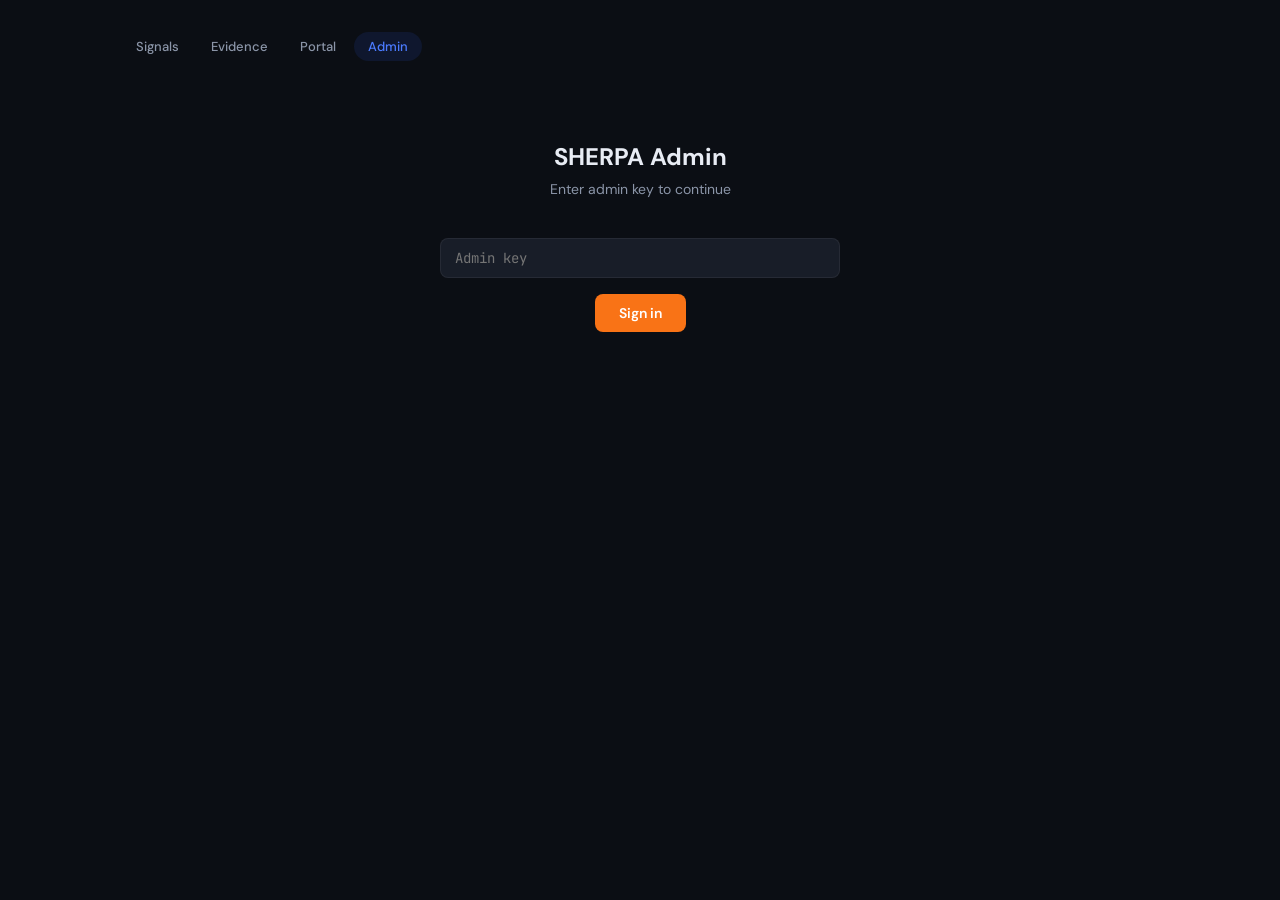
==== static/admin.html @ 0bc3c0a3 "Add demand intelligence dashboard, Impact Matrix scoring, and Value Model/Case framework New UI page" ====
<!DOCTYPE html>
<html lang="en">
<head>
<meta charset="UTF-8">
<meta name="viewport" content="width=device-width, initial-scale=1.0">
<title>SHERPA Admin</title>
<link rel="icon" type="image/png" href="/static/favicon.png">
<link href="https://fonts.googleapis.com/css2?family=DM+Sans:wght@400;500;600;700&family=JetBrains+Mono:wght@400;500&display=swap" rel="stylesheet">
<style>
:root {
  --accent: #2B5AE2; --orange: #F97316; --bg-root: #0B0E14; --bg-surface: #12161F;
  --bg-card: #181D28; --border: rgba(255,255,255,0.06);
  --text-primary: #E8ECF4; --text-secondary: #8B95A8; --text-muted: #5A6478;
  --red: #EF4444; --green: #22C55E; --amber: #F59E0B;
  --radius: 12px; --radius-sm: 8px;
}
*, *::before, *::after { box-sizing: border-box; margin: 0; padding: 0; }
body { font-family: 'DM Sans', sans-serif; background: var(--bg-root); color: var(--text-primary); min-height: 100vh; -webkit-font-smoothing: antialiased; }

.container { max-width: 1100px; margin: 0 auto; padding: 32px; }
h1 { font-size: 24px; font-weight: 700; margin-bottom: 8px; }
.subtitle { font-size: 14px; color: var(--text-secondary); margin-bottom: 24px; }

.admin-auth { max-width: 400px; margin: 80px auto; text-align: center; }
.admin-auth input {
  width: 100%; padding: 10px 14px; border-radius: var(--radius-sm);
  border: 1px solid var(--border); background: var(--bg-card);
  color: var(--text-primary); font-family: 'JetBrains Mono', monospace;
  font-size: 14px; margin: 16px 0; outline: none;
}
.admin-auth input:focus { border-color: var(--orange); }
.admin-auth button {
  padding: 10px 24px; border-radius: var(--radius-sm); border: none;
  background: var(--orange); color: white; font-family: inherit;
  font-size: 14px; font-weight: 600; cursor: pointer;
}

.tabs { display: flex; gap: 4px; margin-bottom: 24px; border-bottom: 1px solid var(--border); }
.tab {
  font-family: inherit; font-size: 13px; font-weight: 500; padding: 10px 18px;
  border: none; background: transparent; color: var(--text-muted);
  cursor: pointer; border-bottom: 2px solid transparent; margin-bottom: -1px;
}
.tab:hover { color: var(--text-secondary); }
.tab.active { color: var(--orange); border-bottom-color: var(--orange); }

table { width: 100%; border-collapse: collapse; font-size: 13px; }
th {
  text-align: left; padding: 10px 12px; font-size: 11px; font-weight: 600;
  text-transform: uppercase; letter-spacing: 0.5px; color: var(--text-muted);
  border-bottom: 1px solid var(--border);
}
td { padding: 10px 12px; border-bottom: 1px solid var(--border); color: var(--text-secondary); vertical-align: top; }
tr:hover td { background: rgba(255,255,255,0.02); }
.mono { font-family: 'JetBrains Mono', monospace; font-size: 12px; }
.truncate { max-width: 180px; white-space: nowrap; overflow: hidden; text-overflow: ellipsis; }

.pill { display: inline-block; font-size: 11px; font-weight: 500; padding: 2px 8px; border-radius: 100px; }
.pill-critical { background: rgba(239,68,68,0.15); color: var(--red); }
.pill-important { background: rgba(245,158,11,0.15); color: var(--amber); }
.pill-nice_to_have { background: rgba(34,197,94,0.15); color: var(--green); }
.pill-blocked { background: rgba(239,68,68,0.15); color: var(--red); }
.pill-active { background: rgba(34,197,94,0.15); color: var(--green); }

.action-btn {
  font-family: inherit; font-size: 11px; padding: 4px 10px;
  border-radius: 100px; border: 1px solid var(--border);
  background: transparent; color: var(--text-muted); cursor: pointer;
}
.action-btn:hover { border-color: var(--red); color: var(--red); }
.action-btn.unblock:hover { border-color: var(--green); color: var(--green); }

.stats { display: flex; gap: 16px; margin-bottom: 24px; }
.stat-card {
  background: var(--bg-card); border: 1px solid var(--border);
  border-radius: var(--radius-sm); padding: 16px 20px; flex: 1;
}
.stat-card .num { font-family: 'JetBrains Mono', monospace; font-size: 28px; font-weight: 700; color: var(--orange); }
.stat-card .label { font-size: 12px; color: var(--text-muted); margin-top: 4px; }

.empty { text-align: center; padding: 40px; color: var(--text-muted); }
.back-link { display: inline-block; margin-bottom: 16px; color: var(--orange); font-size: 13px; text-decoration: none; }
.back-link:hover { text-decoration: underline; }

/* Feature cards */
.feature-card {
  background: var(--bg-card); border: 1px solid var(--border);
  border-radius: var(--radius); padding: 20px; margin-bottom: 14px;
}
.feature-card h3 { font-size: 15px; font-weight: 600; margin-bottom: 4px; }
.feature-card .meta { font-size: 12px; color: var(--text-muted); margin-bottom: 12px; display: flex; gap: 12px; flex-wrap: wrap; align-items: center; }
.feature-card .meta a { color: var(--accent); text-decoration: none; }
.feature-card .meta a:hover { text-decoration: underline; }
.feature-card .desc-label { font-size: 11px; font-weight: 600; color: var(--text-muted); text-transform: uppercase; letter-spacing: 0.5px; margin-bottom: 6px; }
.feature-card textarea {
  width: 100%; min-height: 70px; padding: 10px 12px; border-radius: var(--radius-sm);
  border: 1px solid var(--border); background: var(--bg-root); color: var(--text-primary);
  font-family: inherit; font-size: 13px; resize: vertical; outline: none;
}
.feature-card textarea:focus { border-color: var(--orange); }
.feature-card .btn-row { display: flex; gap: 8px; margin-top: 8px; align-items: center; }
.feature-card .btn-gen, .feature-card .btn-save {
  font-family: inherit; font-size: 12px; font-weight: 500; padding: 6px 14px;
  border-radius: 100px; cursor: pointer; transition: all 0.15s;
}
.feature-card .btn-gen {
  border: 1px solid var(--border); background: transparent; color: var(--text-secondary);
}
.feature-card .btn-gen:hover { border-color: var(--accent); color: var(--accent); }
.feature-card .btn-save {
  border: 1px solid var(--orange); background: rgba(249,115,22,0.1); color: var(--orange);
}
.feature-card .btn-save:hover { background: rgba(249,115,22,0.2); }
.feature-card .btn-save:disabled, .feature-card .btn-gen:disabled { opacity: 0.5; cursor: not-allowed; }
.feature-card .status-msg { font-size: 12px; margin-left: 8px; display: none; align-items: center; }
.feature-card .status-msg.ok { color: var(--green); }
.feature-card .status-msg.err { color: var(--red); }
.no-desc { color: var(--amber); font-size: 12px; padding: 2px 8px; background: rgba(245,158,11,0.1); border-radius: 100px; }
</style>
</head>
<body>

<div class="container">
  <div style="display:flex;gap:4px;margin-bottom:20px">
    <a href="/signals" style="font-size:13px;font-weight:500;padding:6px 14px;border-radius:100px;color:var(--text-secondary);text-decoration:none">Signals</a>
    <a href="/evidence" style="font-size:13px;font-weight:500;padding:6px 14px;border-radius:100px;color:var(--text-secondary);text-decoration:none">Evidence</a>
    <a href="/portal" style="font-size:13px;font-weight:500;padding:6px 14px;border-radius:100px;color:var(--text-secondary);text-decoration:none">Portal</a>
    <a href="/admin" style="font-size:13px;font-weight:500;padding:6px 14px;border-radius:100px;color:#4B7BFF;background:rgba(43,90,226,0.12);text-decoration:none">Admin</a>
  </div>

  <div id="authScreen" class="admin-auth">
    <h1>SHERPA Admin</h1>
    <p class="subtitle">Enter admin key to continue</p>
    <input type="password" id="adminKeyInput" placeholder="Admin key" onkeydown="if(event.key==='Enter')adminLogin()">
    <button onclick="adminLogin()">Sign in</button>
    <p id="adminError" style="color:var(--red);font-size:13px;margin-top:8px;display:none"></p>
  </div>

  <div id="dashboard" style="display:none">
    <h1>SHERPA Admin</h1>
    <p class="subtitle">Manage votes, comments, and voters</p>
    <div class="stats" id="stats"></div>
    <div class="tabs">
      <button class="tab active" data-tab="features" onclick="switchTab('features', this)">Features</button>
      <button class="tab" data-tab="voters" onclick="switchTab('voters', this)">Voters</button>
      <button class="tab" data-tab="votes" onclick="switchTab('votes', this)">Votes</button>
      <button class="tab" data-tab="comments" onclick="switchTab('comments', this)">Comments</button>
    </div>
    <div id="tabContent"></div>
  </div>
</div>

<script>
let adminKey = '';
function adminHeaders() { return { 'Content-Type': 'application/json', 'X-Admin-Key': adminKey }; }

async function adminLogin() {
  adminKey = document.getElementById('adminKeyInput').value;
  const err = document.getElementById('adminError');
  try {
    const resp = await fetch('/api/admin/voters', { headers: adminHeaders() });
    if (resp.status === 401) { err.textContent = 'Invalid admin key'; err.style.display = ''; return; }
    document.getElementById('authScreen').style.display = 'none';
    document.getElementById('dashboard').style.display = '';
    sessionStorage.setItem('admin_key', adminKey);
    loadDashboard();
  } catch (e) { err.textContent = 'Connection error'; err.style.display = ''; }
}

const savedKey = sessionStorage.getItem('admin_key');
if (savedKey) { adminKey = savedKey; adminLogin(); }

async function loadDashboard() {
  const [voters, votes, comments, features] = await Promise.all([
    fetch('/api/admin/voters', { headers: adminHeaders() }).then(r => r.json()),
    fetch('/api/admin/votes', { headers: adminHeaders() }).then(r => r.json()),
    fetch('/api/admin/comments', { headers: adminHeaders() }).then(r => r.json()),
    fetch('/api/admin/features', { headers: adminHeaders() }).then(r => r.json()),
  ]);
  window._voters = voters; window._votes = votes; window._comments = comments; window._features = features;

  document.getElementById('stats').innerHTML = `
    <div class="stat-card"><div class="num">${features.length}</div><div class="label">Features</div></div>
    <div class="stat-card"><div class="num">${voters.length}</div><div class="label">Voters</div></div>
    <div class="stat-card"><div class="num">${votes.length}</div><div class="label">Votes</div></div>
    <div class="stat-card"><div class="num">${comments.length}</div><div class="label">Comments</div></div>`;
  switchTab('features', document.querySelector('.tab.active'));
}

function switchTab(tab, btn) {
  document.querySelectorAll('.tab').forEach(t => t.classList.remove('active'));
  btn.classList.add('active');
  const content = document.getElementById('tabContent');
  if (tab === 'features') renderFeatures(content);
  else if (tab === 'voters') renderVoters(content);
  else if (tab === 'votes') renderVotes(content);
  else if (tab === 'comments') renderComments(content);
}

function renderVoters(el) {
  const data = window._voters || [];
  if (!data.length) { el.innerHTML = '<div class="empty">No voters yet</div>'; return; }
  el.innerHTML = `<table>
    <tr><th>Email</th><th>Name</th><th>Votes</th><th>Comments</th><th>Status</th><th>Last Active</th><th></th></tr>
    ${data.map(v => `<tr>
      <td class="mono">${esc(v.email)}</td>
      <td>${esc(v.display_name || '—')}</td>
      <td>${v.vote_count}</td>
      <td>${v.comment_count}</td>
      <td>${v.is_blocked ? '<span class="pill pill-blocked">Blocked</span>' : '<span class="pill pill-active">Active</span>'}</td>
      <td class="mono">${v.last_active_at ? new Date(v.last_active_at * 1000).toLocaleDateString() : '—'}</td>
      <td>${v.is_blocked
        ? `<button class="action-btn unblock" onclick="toggleBlock(${v.id}, false)">Unblock</button>`
        : `<button class="action-btn" onclick="toggleBlock(${v.id}, true)">Block</button>`}</td>
    </tr>`).join('')}</table>`;
}

function renderVotes(el) {
  const data = window._votes || [];
  if (!data.length) { el.innerHTML = '<div class="empty">No votes yet</div>'; return; }
  el.innerHTML = `<table>
    <tr><th>Email</th><th>Feature ID</th><th>Importance</th><th>Customer</th><th>Date</th><th></th></tr>
    ${data.map(v => `<tr>
      <td class="mono">${esc(v.email)}</td>
      <td class="mono truncate" title="${v.feature_id}">${v.feature_id.slice(0, 8)}…</td>
      <td><span class="pill pill-${v.importance}">${v.importance.replace('_', ' ')}</span></td>
      <td>${esc(v.customer_name || '—')}</td>
      <td class="mono">${new Date(v.created_at * 1000).toLocaleDateString()}</td>
      <td><button class="action-btn" onclick="deleteVote(${v.vote_id})">Remove</button></td>
    </tr>`).join('')}</table>`;
}

function renderComments(el) {
  const data = window._comments || [];
  if (!data.length) { el.innerHTML = '<div class="empty">No comments yet</div>'; return; }
  el.innerHTML = `<table>
    <tr><th>Email</th><th>Comment</th><th>Status</th><th>Date</th><th></th></tr>
    ${data.map(c => `<tr>
      <td class="mono">${esc(c.email)}</td>
      <td style="max-width:400px">${esc(c.body)}</td>
      <td>${c.is_removed ? '<span class="pill pill-blocked">Removed</span>' : '<span class="pill pill-active">Visible</span>'}</td>
      <td class="mono">${new Date(c.created_at * 1000).toLocaleDateString()}</td>
      <td>${!c.is_removed ? `<button class="action-btn" onclick="deleteComment(${c.id})">Remove</button>` : ''}</td>
    </tr>`).join('')}</table>`;
}

async function deleteVote(id) {
  if (!confirm('Remove this vote?')) return;
  await fetch(`/api/admin/vote/${id}`, { method: 'DELETE', headers: adminHeaders() });
  loadDashboard();
}
async function deleteComment(id) {
  if (!confirm('Remove this comment?')) return;
  await fetch(`/api/admin/comment/${id}`, { method: 'DELETE', headers: adminHeaders() });
  loadDashboard();
}
async function toggleBlock(voterId, block) {
  if (!confirm(block ? 'Block this voter? All votes & comments removed.' : 'Unblock this voter?')) return;
  await fetch(`/api/admin/voter/${voterId}/block`, { method: 'POST', headers: adminHeaders(), body: JSON.stringify({ block }) });
  loadDashboard();
}

function renderFeatures(el) {
  const data = window._features || [];
  if (!data.length) { el.innerHTML = '<div class="empty">No features found</div>'; return; }
  el.innerHTML = data.map(f => {
    const techBadges = f.db_tech.map(t => `<span style="color:var(--text-muted)">${esc(t)}</span>`).join(' · ');
    const hasDesc = !!f.description;
    return `
    <div class="feature-card" id="fc-${f.id}">
      <h3>${esc(f.name)}</h3>
      <div class="meta">
        ${techBadges ? `<span>${techBadges}</span>` : ''}
        <span>${f.votes} vote${f.votes !== 1 ? 's' : ''}</span>
        <span>${f.comment_count} comment${f.comment_count !== 1 ? 's' : ''}</span>
        ${!hasDesc ? '<span class="no-desc">No description</span>' : ''}
        <a href="${f.notion_url}" target="_blank" rel="noopener">View in Notion ↗</a>
      </div>
      <div class="desc-label">SHERPA Description</div>
      <textarea id="desc-${f.id}" placeholder="Click Generate to create a description from the Notion page content…">${esc(f.description)}</textarea>
      <div class="btn-row">
        <button class="btn-gen" onclick="generateDesc('${f.id}')" id="gen-${f.id}">✨ Generate from Notion</button>
        <button class="btn-save" onclick="saveDesc('${f.id}')" id="save-${f.id}">Save</button>
        <span class="status-msg ok" id="msg-${f.id}">✓ Saved</span>
        <span class="status-msg err" id="err-${f.id}"></span>
      </div>
    </div>`;
  }).join('');
}

async function generateDesc(featureId) {
  const feature = (window._features || []).find(f => f.id === featureId);
  if (!feature) return;
  const btn = document.getElementById('gen-' + featureId);
  const textarea = document.getElementById('desc-' + featureId);
  const errMsg = document.getElementById('err-' + featureId);
  errMsg.style.display = 'none';
  btn.disabled = true; btn.textContent = '⏳ Reading Notion page…';
  try {
    const resp = await fetch('/api/admin/generate-description/' + featureId, {
      method: 'POST', headers: adminHeaders(),
      body: JSON.stringify({ name: feature.name }),
    });
    const data = await resp.json();
    if (data.description) {
      textarea.value = data.description;
    } else if (data.error) {
      errMsg.textContent = data.error; errMsg.style.display = 'inline-flex';
    }
  } catch (e) {
    errMsg.textContent = 'Error: ' + e.message; errMsg.style.display = 'inline-flex';
  }
  btn.disabled = false; btn.textContent = '✨ Generate from Notion';
}

async function saveDesc(featureId) {
  const textarea = document.getElementById('desc-' + featureId);
  const btn = document.getElementById('save-' + featureId);
  const msg = document.getElementById('msg-' + featureId);
  const errMsg = document.getElementById('err-' + featureId);
  const description = textarea.value.trim();
  if (!description) { alert('Description cannot be empty'); return; }
  btn.disabled = true; errMsg.style.display = 'none'; msg.style.display = 'none';
  try {
    const resp = await fetch('/api/admin/save-description/' + featureId, {
      method: 'POST', headers: adminHeaders(),
      body: JSON.stringify({ description }),
    });
    const data = await resp.json();
    if (data.ok) {
      const f = (window._features || []).find(f => f.id === featureId);
      if (f) f.description = description;
      msg.style.display = 'inline-flex';
      setTimeout(() => { msg.style.display = 'none'; }, 3000);
    } else {
      errMsg.textContent = data.error || 'Save failed'; errMsg.style.display = 'inline-flex';
    }
  } catch (e) {
    errMsg.textContent = 'Error: ' + e.message; errMsg.style.display = 'inline-flex';
  }
  btn.disabled = false;
}

function esc(s) { const d = document.createElement('div'); d.textContent = s || ''; return d.innerHTML; }
</script>
</body>
</html>
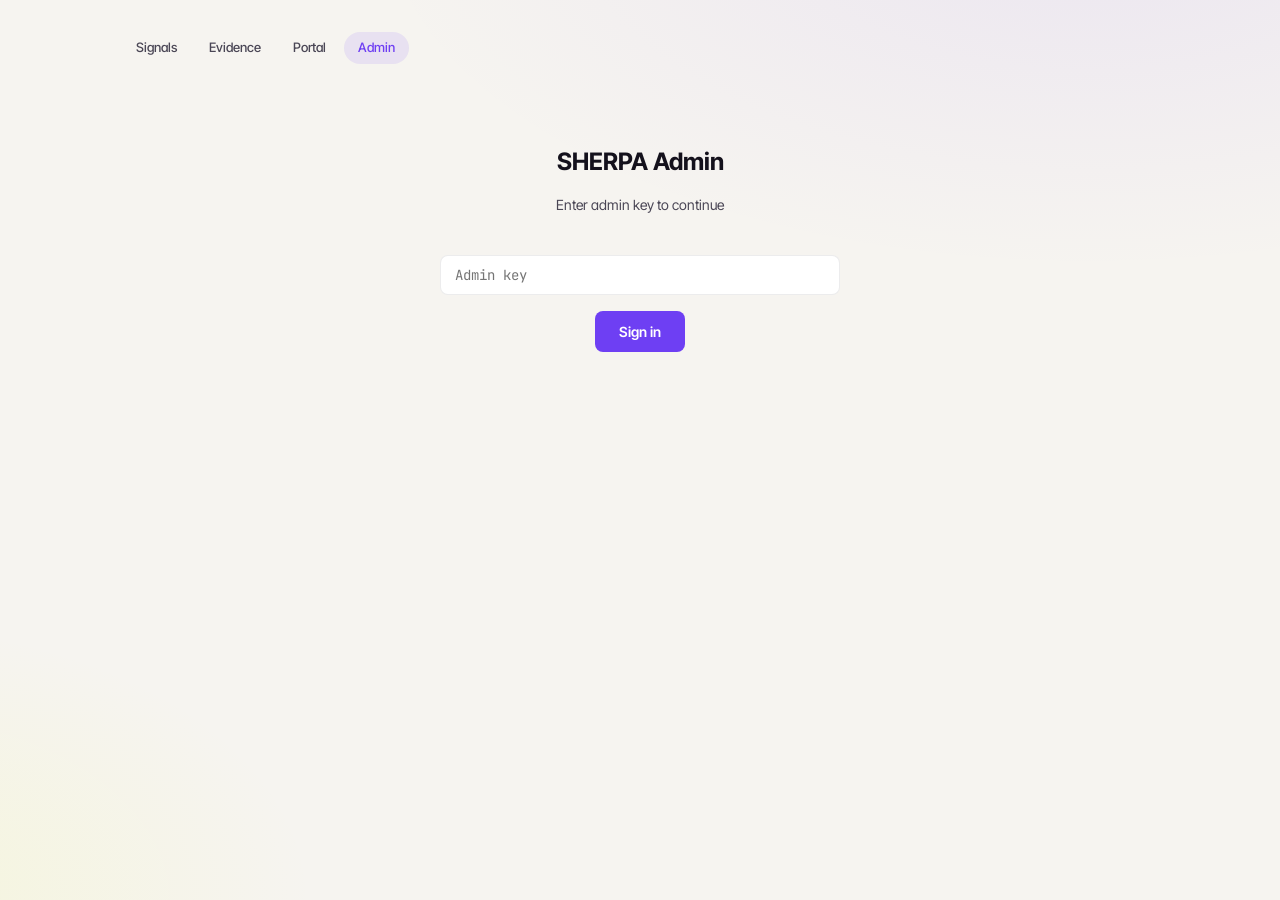
==== commit d4783c32: "Phase 1 visual redesign: Percona brand foundation layer Apply new Percona brand design system across" ====
--- a/static/admin.html
+++ b/static/admin.html
@@ -5,17 +5,12 @@
 <meta name="viewport" content="width=device-width, initial-scale=1.0">
 <title>SHERPA Admin</title>
 <link rel="icon" type="image/png" href="/static/favicon.png">
-<link href="https://fonts.googleapis.com/css2?family=DM+Sans:wght@400;500;600;700&family=JetBrains+Mono:wght@400;500&display=swap" rel="stylesheet">
+<link rel="preconnect" href="https://fonts.googleapis.com">
+<link href="https://fonts.googleapis.com/css2?family=Inter+Tight:ital,wght@0,300..800;1,300..800&family=JetBrains+Mono:wght@400;500;600&display=swap" rel="stylesheet">
+<link rel="stylesheet" href="/static/tokens.css">
+<link rel="stylesheet" href="/static/components.css">
+<link rel="stylesheet" href="/static/header.css">
 <style>
-:root {
-  --accent: #2B5AE2; --orange: #F97316; --bg-root: #0B0E14; --bg-surface: #12161F;
-  --bg-card: #181D28; --border: rgba(255,255,255,0.06);
-  --text-primary: #E8ECF4; --text-secondary: #8B95A8; --text-muted: #5A6478;
-  --red: #EF4444; --green: #22C55E; --amber: #F59E0B;
-  --radius: 12px; --radius-sm: 8px;
-}
-*, *::before, *::after { box-sizing: border-box; margin: 0; padding: 0; }
-body { font-family: 'DM Sans', sans-serif; background: var(--bg-root); color: var(--text-primary); min-height: 100vh; -webkit-font-smoothing: antialiased; }
 
 .container { max-width: 1100px; margin: 0 auto; padding: 32px; }
 h1 { font-size: 24px; font-weight: 700; margin-bottom: 8px; }
@@ -108,24 +103,33 @@
 }
 .feature-card .btn-gen:hover { border-color: var(--accent); color: var(--accent); }
 .feature-card .btn-save {
-  border: 1px solid var(--orange); background: rgba(249,115,22,0.1); color: var(--orange);
-}
-.feature-card .btn-save:hover { background: rgba(249,115,22,0.2); }
+  border: 1px solid var(--brand-purple); background: var(--tint-purple); color: var(--brand-purple);
+}
+.feature-card .btn-save:hover { background: color-mix(in oklab, var(--brand-purple) 16%, transparent); }
 .feature-card .btn-save:disabled, .feature-card .btn-gen:disabled { opacity: 0.5; cursor: not-allowed; }
 .feature-card .status-msg { font-size: 12px; margin-left: 8px; display: none; align-items: center; }
 .feature-card .status-msg.ok { color: var(--green); }
 .feature-card .status-msg.err { color: var(--red); }
 .no-desc { color: var(--amber); font-size: 12px; padding: 2px 8px; background: rgba(245,158,11,0.1); border-radius: 100px; }
 </style>
+<script>
+(function(){var s=document.createElement('script');s.src='/rybbit/script.js';s.defer=true;
+s.dataset.siteId=location.hostname.includes('staging')?'a0aeed07d55a':'7ecde10714bd';
+document.head.appendChild(s);})();
+</script>
 </head>
 <body>
+<script>
+// Theme initialization (matches header.js logic)
+(function(){var s=localStorage.getItem('sherpa-theme');if(s){document.documentElement.setAttribute('data-theme',s)}else{document.documentElement.setAttribute('data-theme',window.matchMedia('(prefers-color-scheme:dark)').matches?'dark':'light')}})();
+</script>
 
 <div class="container">
   <div style="display:flex;gap:4px;margin-bottom:20px">
     <a href="/signals" style="font-size:13px;font-weight:500;padding:6px 14px;border-radius:100px;color:var(--text-secondary);text-decoration:none">Signals</a>
     <a href="/evidence" style="font-size:13px;font-weight:500;padding:6px 14px;border-radius:100px;color:var(--text-secondary);text-decoration:none">Evidence</a>
     <a href="/portal" style="font-size:13px;font-weight:500;padding:6px 14px;border-radius:100px;color:var(--text-secondary);text-decoration:none">Portal</a>
-    <a href="/admin" style="font-size:13px;font-weight:500;padding:6px 14px;border-radius:100px;color:#4B7BFF;background:rgba(43,90,226,0.12);text-decoration:none">Admin</a>
+    <a href="/admin" style="font-size:13px;font-weight:500;padding:6px 14px;border-radius:100px;color:var(--brand-purple);background:var(--tint-purple);text-decoration:none">Admin</a>
   </div>
 
   <div id="authScreen" class="admin-auth">
--- a/static/tokens.css
+++ b/static/tokens.css
@@ -0,0 +1,287 @@
+/* SHERPA Design Tokens — Percona brand
+   Light/dark via [data-theme] on <html>; matches system by default via JS bootstrap */
+
+:root,
+[data-theme="light"] {
+  /* Brand */
+  --brand-purple: #6E3FF3;
+  --brand-purple-600: #5A2BE0;
+  --brand-purple-50:  #F1ECFE;
+  --brand-purple-100: #E3D8FD;
+  --brand-yellow: #EFFE61;
+  --brand-yellow-deep: #D9EE2E;
+
+  /* Tech colors (verbatim from cheat sheet) */
+  --tech-mysql:      #E65A15;
+  --tech-postgres:   #005ED6;
+  --tech-mongo:      #1FA23A;
+  --tech-redis:      #D6362A;
+  --tech-valkey:     #A83FEF;
+  --tech-kubernetes: #2AA6DF;
+  --tech-pmm:        #6E3FF3;       /* PMM uses Percona purple */
+  --tech-toolkit:    #6E3FF3;
+
+  /* Surfaces — light */
+  --bg-app:        #F6F4F0;          /* warm off-white, hint of paper */
+  --bg-surface:    #FFFFFF;
+  --bg-card:       #FFFFFF;
+  --bg-card-hover: #FAF8F3;
+  --bg-input:      #FFFFFF;
+  --bg-elevated:   #FFFFFF;
+  --bg-muted:      #ECE8DF;
+  --bg-inverse:    #14111C;
+
+  /* Text — light */
+  --text-primary:   #14111C;
+  --text-secondary: #4A4655;
+  --text-muted:     #7A7585;
+  --text-faint:     #A39FAB;
+  --text-on-brand:  #FFFFFF;
+  --text-on-yellow: #14111C;
+
+  /* Borders / strokes — light */
+  --border:           rgba(20, 17, 28, 0.08);
+  --border-strong:    rgba(20, 17, 28, 0.14);
+  --border-faint:     rgba(20, 17, 28, 0.05);
+  --border-brand:     rgba(110, 63, 243, 0.32);
+
+  /* Semantic */
+  --green:  #1FA23A;
+  --amber:  #E89407;
+  --red:    #D6362A;
+  --info:   #005ED6;
+
+  /* Tints (semi-transparent for chips on light) */
+  --tint-purple: rgba(110, 63, 243, 0.10);
+  --tint-yellow: rgba(217, 238, 46, 0.40);
+  --tint-green:  rgba(31, 162, 58, 0.10);
+  --tint-amber:  rgba(232, 148, 7, 0.12);
+  --tint-red:    rgba(214, 54, 42, 0.10);
+  --tint-info:   rgba(0, 94, 214, 0.10);
+
+  /* Vote heat */
+  --vote-critical:  #D6362A;
+  --vote-important: #E89407;
+  --vote-nice:      #1FA23A;
+
+  /* Effects */
+  --shadow-xs: 0 1px 0 rgba(20,17,28,0.04);
+  --shadow-sm: 0 1px 2px rgba(20,17,28,0.06), 0 1px 1px rgba(20,17,28,0.04);
+  --shadow-md: 0 4px 16px -4px rgba(20,17,28,0.10), 0 2px 6px rgba(20,17,28,0.05);
+  --shadow-lg: 0 24px 48px -16px rgba(20,17,28,0.18), 0 8px 16px -8px rgba(20,17,28,0.08);
+  --shadow-glow-purple: 0 0 0 4px rgba(110,63,243,0.12);
+  --shadow-glow-yellow: 0 0 0 4px rgba(239,254,97,0.45);
+
+  /* Backward-compat aliases (old → new) */
+  --orange: var(--brand-purple);
+  --accent: var(--brand-purple);
+  --accent-light: var(--brand-purple);
+  --accent-glow: var(--shadow-glow-purple);
+  --purple: var(--tech-valkey);
+  --bg-root: var(--bg-app);
+  --border-accent: var(--border-brand);
+  --transition: 180ms cubic-bezier(0.4, 0, 0.2, 1);
+
+  /* Radii */
+  --radius-xs: 6px;
+  --radius-sm: 8px;
+  --radius:    12px;
+  --radius-lg: 16px;
+  --radius-xl: 24px;
+  --radius-pill: 999px;
+
+  /* Type */
+  --font-sans: "Inter Tight", "Inter", -apple-system, BlinkMacSystemFont, "Segoe UI", sans-serif;
+  --font-display: "Inter Tight", "Inter", -apple-system, BlinkMacSystemFont, "Segoe UI", sans-serif;
+  --font-mono: "JetBrains Mono", ui-monospace, "SF Mono", Consolas, monospace;
+
+  /* Density (overridden by [data-density]) */
+  --density-row: 52px;
+  --density-card-pad: 18px;
+  --density-card-gap: 14px;
+  --density-section-gap: 28px;
+}
+
+[data-theme="dark"] {
+  /* Surfaces — dark */
+  --bg-app:        #0B0912;
+  --bg-surface:    #120F1B;
+  --bg-card:       #181426;
+  --bg-card-hover: #1F1A2F;
+  --bg-input:      #0F0C18;
+  --bg-elevated:   #1C1830;
+  --bg-muted:      #1A1626;
+  --bg-inverse:    #F6F4F0;
+
+  /* Text — dark */
+  --text-primary:   #ECE8F6;
+  --text-secondary: #ADA6BF;
+  --text-muted:     #7E7894;
+  --text-faint:     #595370;
+  --text-on-brand:  #FFFFFF;
+  --text-on-yellow: #14111C;
+
+  /* Borders — dark */
+  --border:        rgba(255, 255, 255, 0.07);
+  --border-strong: rgba(255, 255, 255, 0.13);
+  --border-faint:  rgba(255, 255, 255, 0.04);
+  --border-brand:  rgba(160, 120, 255, 0.42);
+
+  /* Tints — dark (need a touch more luminance) */
+  --tint-purple: rgba(160, 120, 255, 0.16);
+  --tint-yellow: rgba(239, 254, 97, 0.18);
+  --tint-green:  rgba(72, 200, 100, 0.16);
+  --tint-amber:  rgba(245, 175, 60, 0.16);
+  --tint-red:    rgba(240, 90, 80, 0.16);
+  --tint-info:   rgba(80, 145, 255, 0.18);
+
+  /* Brand purple gets brighter on dark for AA */
+  --brand-purple: #8C66F8;
+  --brand-purple-600: #7A52F5;
+
+  /* Tech colors brightened slightly on dark for legibility */
+  --tech-mysql:      #FF7A3D;
+  --tech-postgres:   #4A8FFF;
+  --tech-mongo:      #4ED06A;
+  --tech-redis:      #F25A50;
+  --tech-valkey:     #C97DFF;
+  --tech-kubernetes: #5BC0F0;
+
+  --green:  #4ED06A;
+  --amber:  #F5AF3C;
+  --red:    #F25A50;
+  --info:   #4A8FFF;
+
+  --shadow-xs: 0 1px 0 rgba(0,0,0,0.4);
+  --shadow-sm: 0 1px 2px rgba(0,0,0,0.5), 0 1px 1px rgba(0,0,0,0.35);
+  --shadow-md: 0 4px 16px -4px rgba(0,0,0,0.55), 0 2px 6px rgba(0,0,0,0.35);
+  --shadow-lg: 0 24px 48px -16px rgba(0,0,0,0.65), 0 8px 16px -8px rgba(0,0,0,0.45);
+  --shadow-glow-purple: 0 0 0 4px rgba(140,102,248,0.22);
+  --shadow-glow-yellow: 0 0 0 4px rgba(239,254,97,0.28);
+}
+
+/* Density variants */
+[data-density="compact"] {
+  --density-row: 40px;
+  --density-card-pad: 12px;
+  --density-card-gap: 10px;
+  --density-section-gap: 20px;
+}
+
+[data-density="comfortable"] {
+  --density-row: 56px;
+  --density-card-pad: 20px;
+  --density-card-gap: 16px;
+  --density-section-gap: 32px;
+}
+
+/* ============================================== */
+/* Base */
+/* ============================================== */
+
+* { box-sizing: border-box; }
+
+html, body {
+  margin: 0;
+  padding: 0;
+  background: var(--bg-app);
+  color: var(--text-primary);
+  font-family: var(--font-sans);
+  font-feature-settings: "ss01", "cv11";
+  -webkit-font-smoothing: antialiased;
+  text-rendering: optimizeLegibility;
+}
+
+body {
+  min-height: 100vh;
+  font-size: 14px;
+  line-height: 1.5;
+  background-image:
+    radial-gradient(1200px 600px at 85% -10%, color-mix(in oklab, var(--brand-purple) 8%, transparent), transparent 60%),
+    radial-gradient(800px 500px at -10% 100%, color-mix(in oklab, var(--brand-yellow) 14%, transparent), transparent 55%);
+  background-attachment: fixed;
+}
+
+a { color: inherit; text-decoration: none; }
+
+button { font: inherit; color: inherit; cursor: pointer; }
+
+::selection {
+  background: var(--brand-yellow);
+  color: var(--text-on-yellow);
+}
+
+/* ============================================== */
+/* Type system */
+/* ============================================== */
+
+.t-display {
+  font-family: var(--font-display);
+  font-weight: 700;
+  letter-spacing: -0.025em;
+  font-size: 32px;
+  line-height: 1.05;
+}
+.t-h1 { font-size: 24px; font-weight: 700; letter-spacing: -0.02em; line-height: 1.15; }
+.t-h2 { font-size: 18px; font-weight: 650; letter-spacing: -0.01em; line-height: 1.25; }
+.t-h3 { font-size: 15px; font-weight: 600; letter-spacing: -0.005em; line-height: 1.3; }
+.t-body { font-size: 14px; line-height: 1.55; color: var(--text-secondary); }
+.t-small { font-size: 13px; line-height: 1.5; color: var(--text-secondary); }
+.t-micro { font-size: 11px; line-height: 1.4; color: var(--text-muted); }
+.t-eyebrow {
+  font-size: 11px;
+  font-weight: 600;
+  letter-spacing: 0.08em;
+  text-transform: uppercase;
+  color: var(--text-muted);
+}
+.t-mono {
+  font-family: var(--font-mono);
+  font-feature-settings: "tnum";
+  font-variant-numeric: tabular-nums;
+}
+
+/* ============================================== */
+/* Reusable atoms */
+/* ============================================== */
+
+.surface {
+  background: var(--bg-card);
+  border: 1px solid var(--border);
+  border-radius: var(--radius-lg);
+}
+
+.divider {
+  height: 1px;
+  background: var(--border);
+  border: 0;
+}
+
+/* Mountain motif — used as an SVG fill / pattern */
+.mountain-bg {
+  background-image:
+    linear-gradient(135deg, color-mix(in oklab, var(--brand-purple) 12%, transparent), transparent 65%),
+    radial-gradient(60% 80% at 70% 100%, color-mix(in oklab, var(--brand-yellow) 35%, transparent), transparent);
+}
+
+/* Animations */
+@keyframes fade-up {
+  from { opacity: 0; transform: translateY(8px); }
+  to   { opacity: 1; transform: translateY(0); }
+}
+@keyframes pulse-ring {
+  0%   { box-shadow: 0 0 0 0 rgba(214,54,42,0.55); }
+  70%  { box-shadow: 0 0 0 10px rgba(214,54,42,0); }
+  100% { box-shadow: 0 0 0 0 rgba(214,54,42,0); }
+}
+
+.fade-up { animation: fade-up 0.4s cubic-bezier(0.4,0,0.2,1) backwards; }
+
+/* Utility scrollbar */
+.scroller::-webkit-scrollbar { width: 10px; height: 10px; }
+.scroller::-webkit-scrollbar-thumb {
+  background: var(--border-strong);
+  border-radius: var(--radius-pill);
+  border: 2px solid var(--bg-app);
+}
+.scroller::-webkit-scrollbar-track { background: transparent; }
--- a/static/components.css
+++ b/static/components.css
@@ -0,0 +1,905 @@
+/* SHERPA — Component styles */
+
+/* Default icon sizing — prevents SVGs without explicit dims from stretching in flex */
+.ic { width: 14px; height: 14px; flex-shrink: 0; }
+
+/* ============================================== */
+/* App shell */
+/* ============================================== */
+
+.app {
+  display: flex;
+  flex-direction: column;
+  min-height: 100vh;
+}
+
+.app-header {
+  position: sticky;
+  top: 0;
+  z-index: 50;
+  display: flex;
+  align-items: center;
+  gap: 24px;
+  height: 60px;
+  padding: 0 24px;
+  background: color-mix(in oklab, var(--bg-app) 78%, transparent);
+  backdrop-filter: blur(14px) saturate(140%);
+  -webkit-backdrop-filter: blur(14px) saturate(140%);
+  border-bottom: 1px solid var(--border);
+}
+
+.app-header__brand {
+  display: flex;
+  align-items: center;
+  gap: 12px;
+  min-width: 0;
+}
+
+.app-header__logo {
+  width: 32px;
+  height: 32px;
+  display: grid;
+  place-items: center;
+  flex-shrink: 0;
+}
+
+.app-header__title {
+  font-weight: 700;
+  font-size: 15px;
+  letter-spacing: -0.01em;
+  display: flex;
+  align-items: baseline;
+  gap: 8px;
+  min-width: 0;
+}
+
+.app-header__subtitle {
+  font-size: 12px;
+  color: var(--text-muted);
+  font-weight: 400;
+  letter-spacing: 0;
+  display: none;
+}
+@media (min-width: 900px) {
+  .app-header__subtitle { display: inline; }
+}
+
+.app-header__nav {
+  display: flex;
+  gap: 2px;
+  align-items: center;
+  background: var(--bg-muted);
+  padding: 3px;
+  border-radius: var(--radius-pill);
+  border: 1px solid var(--border-faint);
+}
+
+.nav-btn {
+  display: inline-flex;
+  align-items: center;
+  gap: 7px;
+  padding: 6px 14px;
+  border-radius: var(--radius-pill);
+  font-size: 13px;
+  font-weight: 500;
+  color: var(--text-secondary);
+  border: 0;
+  background: transparent;
+  transition: 180ms cubic-bezier(0.4,0,0.2,1);
+  white-space: nowrap;
+}
+.nav-btn:hover { color: var(--text-primary); }
+.nav-btn[data-active="true"] {
+  background: var(--bg-card);
+  color: var(--text-primary);
+  box-shadow: var(--shadow-sm);
+}
+.nav-btn .ic { width: 14px; height: 14px; }
+
+.app-header__spacer { flex: 1; }
+
+/* App footer */
+.app-footer {
+  border-top: 1px solid var(--border);
+  background: var(--bg-page);
+  color: var(--text-muted);
+  font-size: 12px;
+  letter-spacing: 0.01em;
+  margin-top: 32px;
+}
+.app-footer__inner {
+  padding: 22px 24px;
+  text-align: center;
+  line-height: 1.7;
+}
+.app-footer__inner > * {
+  display: inline;
+  vertical-align: middle;
+}
+.app-footer__inner svg {
+  display: inline-block;
+  margin: 0 6px -3px 0;
+}
+.app-footer__inner > span,
+.app-footer__inner > b {
+  margin: 0 4px;
+}
+.app-footer__dot {
+  opacity: 0.4;
+  user-select: none;
+}
+
+.app-header__cluster {
+  display: flex;
+  align-items: center;
+  gap: 8px;
+}
+
+.beta-pill {
+  display: inline-flex;
+  align-items: center;
+  gap: 6px;
+  padding: 3px 9px;
+  border-radius: var(--radius-pill);
+  font-size: 10px;
+  font-weight: 700;
+  letter-spacing: 0.06em;
+  text-transform: uppercase;
+  background: var(--tint-red);
+  color: var(--red);
+}
+.beta-pill::before {
+  content: "";
+  width: 6px; height: 6px; border-radius: 999px;
+  background: var(--red);
+  animation: pulse-ring 2s infinite;
+}
+
+.user-pill {
+  display: inline-flex;
+  align-items: center;
+  gap: 8px;
+  padding: 5px 5px 5px 11px;
+  border-radius: var(--radius-pill);
+  border: 1px solid var(--border);
+  background: var(--bg-card);
+  font-size: 13px;
+  font-weight: 500;
+  color: var(--text-primary);
+  transition: 180ms;
+}
+.user-pill:hover { background: var(--bg-card-hover); }
+.user-pill__avatar {
+  width: 22px; height: 22px;
+  border-radius: 999px;
+  display: grid; place-items: center;
+  background: var(--brand-purple);
+  color: white;
+  font-size: 10px; font-weight: 700;
+  letter-spacing: 0.04em;
+}
+
+.icon-btn {
+  width: 32px; height: 32px;
+  border-radius: var(--radius-sm);
+  border: 1px solid var(--border);
+  background: var(--bg-card);
+  display: grid; place-items: center;
+  color: var(--text-secondary);
+  transition: 180ms;
+}
+.icon-btn:hover { background: var(--bg-card-hover); color: var(--text-primary); }
+.icon-btn .ic { width: 16px; height: 16px; }
+
+/* ============================================== */
+/* Page layout */
+/* ============================================== */
+
+.page {
+  flex: 1;
+  width: 100%;
+  max-width: 1280px;
+  margin: 0 auto;
+  padding: 28px 24px 80px;
+}
+.page--wide { max-width: 1400px; }
+
+.page-head {
+  display: flex;
+  align-items: flex-end;
+  justify-content: space-between;
+  gap: 24px;
+  margin-bottom: 24px;
+  flex-wrap: wrap;
+}
+
+.page-head__title {
+  display: flex;
+  flex-direction: column;
+  gap: 6px;
+  min-width: 0;
+}
+
+.crumb {
+  font-size: 12px;
+  color: var(--text-muted);
+  display: inline-flex;
+  align-items: center;
+  gap: 6px;
+}
+
+/* ============================================== */
+/* Buttons */
+/* ============================================== */
+
+.btn {
+  display: inline-flex;
+  align-items: center;
+  justify-content: center;
+  gap: 7px;
+  padding: 8px 14px;
+  border-radius: var(--radius-sm);
+  font-size: 13px;
+  font-weight: 550;
+  border: 1px solid transparent;
+  transition: 180ms cubic-bezier(0.4,0,0.2,1);
+  white-space: nowrap;
+  cursor: pointer;
+}
+
+.btn--primary {
+  background: var(--brand-purple);
+  color: var(--text-on-brand);
+  box-shadow: 0 1px 0 rgba(255,255,255,0.18) inset, 0 1px 2px rgba(20,17,28,0.18);
+}
+.btn--primary:hover { background: var(--brand-purple-600); transform: translateY(-1px); box-shadow: var(--shadow-md); }
+
+.btn--accent {
+  background: var(--brand-yellow);
+  color: var(--text-on-yellow);
+  border-color: var(--brand-yellow-deep);
+}
+.btn--accent:hover { background: var(--brand-yellow-deep); transform: translateY(-1px); }
+
+.btn--ghost {
+  background: var(--bg-card);
+  color: var(--text-primary);
+  border-color: var(--border);
+}
+.btn--ghost:hover { background: var(--bg-card-hover); border-color: var(--border-strong); }
+
+.btn--subtle {
+  background: transparent;
+  color: var(--text-secondary);
+}
+.btn--subtle:hover { background: var(--bg-muted); color: var(--text-primary); }
+
+.btn--sm { padding: 6px 10px; font-size: 12px; gap: 5px; }
+.btn--lg { padding: 11px 18px; font-size: 14px; }
+
+.btn .ic { width: 14px; height: 14px; }
+
+/* ============================================== */
+/* Inputs */
+/* ============================================== */
+
+.input {
+  display: flex;
+  align-items: center;
+  gap: 8px;
+  height: 36px;
+  padding: 0 12px;
+  border-radius: var(--radius-sm);
+  background: var(--bg-input);
+  border: 1px solid var(--border);
+  font-size: 13px;
+  color: var(--text-primary);
+  transition: 180ms;
+  width: 100%;
+}
+.input:focus-within { border-color: var(--border-brand); box-shadow: var(--shadow-glow-purple); }
+.input input,
+.input select {
+  flex: 1; min-width: 0;
+  border: 0; outline: 0; background: transparent;
+  font: inherit; color: inherit;
+}
+.input input::placeholder { color: var(--text-faint); }
+.input .ic { width: 14px; height: 14px; color: var(--text-muted); flex-shrink: 0; }
+
+.search {
+  width: 280px;
+  max-width: 100%;
+  border-radius: var(--radius-pill);
+  padding: 0 16px;
+}
+
+/* ============================================== */
+/* Chips & badges */
+/* ============================================== */
+
+.chip {
+  display: inline-flex;
+  align-items: center;
+  gap: 6px;
+  padding: 4px 10px;
+  border-radius: var(--radius-pill);
+  font-size: 12px;
+  font-weight: 500;
+  background: var(--bg-muted);
+  color: var(--text-secondary);
+  border: 1px solid var(--border-faint);
+  transition: 180ms;
+  white-space: nowrap;
+}
+.chip:hover { background: var(--bg-card-hover); }
+.chip[data-active="true"] {
+  background: var(--bg-inverse);
+  color: var(--bg-app);
+  border-color: var(--bg-inverse);
+}
+.chip__dot {
+  width: 7px; height: 7px;
+  border-radius: 999px;
+  background: var(--text-muted);
+}
+.chip__count {
+  display: inline-flex;
+  padding: 0 6px;
+  background: rgba(0,0,0,0.08);
+  border-radius: var(--radius-pill);
+  font-size: 11px;
+  font-family: var(--font-mono);
+}
+[data-theme="dark"] .chip__count { background: rgba(255,255,255,0.10); }
+[data-active="true"] .chip__count { background: rgba(255,255,255,0.16); }
+
+/* Tech badge — uses inline color */
+.tech-badge {
+  display: inline-flex;
+  align-items: center;
+  gap: 6px;
+  padding: 3px 9px 3px 6px;
+  border-radius: var(--radius-pill);
+  font-size: 11px;
+  font-weight: 600;
+  letter-spacing: 0.01em;
+  background: var(--_tint, var(--tint-purple));
+  color: var(--_color, var(--brand-purple));
+  border: 1px solid color-mix(in oklab, var(--_color, var(--brand-purple)) 24%, transparent);
+}
+.tech-badge__tri {
+  width: 11px; height: 10px;
+  display: block;
+  flex-shrink: 0;
+}
+
+/* Status pill */
+.status-pill {
+  display: inline-flex;
+  align-items: center;
+  gap: 6px;
+  padding: 3px 10px;
+  border-radius: var(--radius-pill);
+  font-size: 11px;
+  font-weight: 600;
+  letter-spacing: 0.02em;
+}
+.status-pill__dot { width: 7px; height: 7px; border-radius: 999px; }
+
+/* ============================================== */
+/* Tables */
+/* ============================================== */
+
+.table-wrap {
+  background: var(--bg-card);
+  border: 1px solid var(--border);
+  border-radius: var(--radius-lg);
+  overflow: hidden;
+}
+
+.table {
+  width: 100%;
+  border-collapse: separate;
+  border-spacing: 0;
+  font-size: 13px;
+}
+.table thead th {
+  text-align: left;
+  padding: 11px 16px;
+  font-size: 11px;
+  font-weight: 600;
+  text-transform: uppercase;
+  letter-spacing: 0.06em;
+  color: var(--text-muted);
+  background: var(--bg-muted);
+  border-bottom: 1px solid var(--border);
+  white-space: nowrap;
+}
+.table thead th[data-sortable="true"] { cursor: pointer; }
+.table thead th[data-sortable="true"]:hover { color: var(--text-primary); }
+.table tbody td {
+  padding: 14px 16px;
+  border-bottom: 1px solid var(--border-faint);
+  vertical-align: middle;
+  height: var(--density-row);
+}
+.table tbody tr:last-child td { border-bottom: 0; }
+.table tbody tr { transition: 120ms; }
+.table tbody tr:hover { background: var(--bg-card-hover); }
+.table tbody tr[data-clickable="true"] { cursor: pointer; }
+.table .num {
+  font-family: var(--font-mono);
+  font-variant-numeric: tabular-nums;
+  text-align: right;
+}
+
+/* ============================================== */
+/* Cards */
+/* ============================================== */
+
+.card {
+  background: var(--bg-card);
+  border: 1px solid var(--border);
+  border-radius: var(--radius-lg);
+  padding: var(--density-card-pad);
+  transition: 180ms cubic-bezier(0.4,0,0.2,1);
+  display: flex;
+  flex-direction: column;
+  gap: 12px;
+}
+.card:hover {
+  background: var(--bg-card-hover);
+  transform: translateY(-2px);
+  box-shadow: var(--shadow-md);
+  border-color: var(--border-strong);
+}
+.card--feature { cursor: pointer; }
+
+.card__head { display: flex; flex-direction: column; gap: 8px; }
+.card__title {
+  font-size: 15px;
+  font-weight: 600;
+  color: var(--text-primary);
+  letter-spacing: -0.005em;
+  text-wrap: balance;
+}
+.card__desc {
+  color: var(--text-secondary);
+  font-size: 13px;
+  line-height: 1.5;
+  display: -webkit-box;
+  -webkit-line-clamp: 3;
+  -webkit-box-orient: vertical;
+  overflow: hidden;
+}
+
+.card__footer {
+  margin-top: auto;
+  display: flex;
+  align-items: center;
+  justify-content: space-between;
+  gap: 8px;
+  padding-top: 4px;
+}
+
+/* ============================================== */
+/* Vote cluster */
+/* ============================================== */
+
+.vote-btn {
+  display: inline-flex;
+  align-items: center;
+  gap: 8px;
+  padding: 6px 11px 6px 8px;
+  border-radius: var(--radius-pill);
+  font-size: 13px;
+  font-weight: 600;
+  background: var(--bg-muted);
+  border: 1px solid var(--border);
+  color: var(--text-primary);
+  transition: 180ms;
+}
+.vote-btn:hover { background: var(--brand-purple); color: var(--text-on-brand); border-color: var(--brand-purple); }
+.vote-btn__count {
+  font-family: var(--font-mono);
+  font-variant-numeric: tabular-nums;
+  font-size: 12px;
+}
+.vote-btn__arrow {
+  width: 18px; height: 18px;
+  border-radius: 999px;
+  display: grid; place-items: center;
+  background: var(--bg-card);
+  color: var(--brand-purple);
+}
+.vote-btn:hover .vote-btn__arrow { background: rgba(255,255,255,0.18); color: white; }
+.vote-btn[data-voted="true"] {
+  background: var(--brand-purple);
+  border-color: var(--brand-purple);
+  color: var(--text-on-brand);
+}
+.vote-btn[data-voted="true"] .vote-btn__arrow {
+  background: var(--brand-yellow);
+  color: var(--text-on-yellow);
+}
+
+/* Importance bar (the stacked horizontal critical/important/nice viz) */
+.importance-bar {
+  display: flex;
+  flex-direction: column;
+  gap: 6px;
+}
+.importance-bar__track {
+  display: flex;
+  height: 6px;
+  background: var(--bg-muted);
+  border-radius: var(--radius-pill);
+  overflow: hidden;
+}
+.importance-bar__seg {
+  height: 100%;
+  transition: width 400ms cubic-bezier(0.4,0,0.2,1);
+}
+.importance-bar__seg--critical  { background: var(--vote-critical); }
+.importance-bar__seg--important { background: var(--vote-important); }
+.importance-bar__seg--nice      { background: var(--vote-nice); }
+.importance-bar__legend {
+  display: flex;
+  gap: 12px;
+  font-size: 11px;
+  color: var(--text-muted);
+  font-family: var(--font-mono);
+  font-variant-numeric: tabular-nums;
+}
+.importance-bar__legend span {
+  display: inline-flex;
+  align-items: center;
+  gap: 5px;
+}
+.importance-bar__legend i {
+  width: 6px; height: 6px;
+  border-radius: 1px;
+  display: inline-block;
+}
+
+/* Demand mini-bar (market demand on cards) */
+.demand-bar {
+  display: flex;
+  flex-direction: column;
+  gap: 5px;
+  padding: 10px;
+  border-radius: var(--radius-sm);
+  background: color-mix(in oklab, var(--brand-purple) 6%, transparent);
+  border: 1px solid var(--border-faint);
+}
+.demand-bar__head {
+  display: flex;
+  align-items: center;
+  justify-content: space-between;
+  gap: 8px;
+  font-size: 11px;
+  color: var(--text-muted);
+  font-weight: 600;
+  letter-spacing: 0.04em;
+  text-transform: uppercase;
+}
+.demand-bar__score {
+  font-family: var(--font-mono);
+  font-variant-numeric: tabular-nums;
+  color: var(--text-primary);
+  font-weight: 600;
+}
+.demand-bar__track {
+  height: 4px;
+  background: var(--bg-muted);
+  border-radius: var(--radius-pill);
+  overflow: hidden;
+  position: relative;
+}
+.demand-bar__fill {
+  height: 100%;
+  background: linear-gradient(90deg, var(--brand-purple), var(--brand-yellow-deep));
+  border-radius: var(--radius-pill);
+}
+.demand-bar__meta {
+  font-size: 11px;
+  font-family: var(--font-mono);
+  color: var(--text-secondary);
+  display: flex;
+  gap: 10px;
+}
+
+/* ============================================== */
+/* Stat cards */
+/* ============================================== */
+
+.stat-grid {
+  display: grid;
+  grid-template-columns: repeat(auto-fit, minmax(220px, 1fr));
+  gap: 14px;
+}
+.stat {
+  background: var(--bg-card);
+  border: 1px solid var(--border);
+  border-radius: var(--radius-lg);
+  padding: 18px;
+  display: flex;
+  flex-direction: column;
+  gap: 4px;
+  position: relative;
+  overflow: hidden;
+}
+.stat__label {
+  font-size: 11px;
+  font-weight: 600;
+  text-transform: uppercase;
+  letter-spacing: 0.06em;
+  color: var(--text-muted);
+}
+.stat__value {
+  font-family: var(--font-display);
+  font-size: 28px;
+  font-weight: 650;
+  letter-spacing: -0.02em;
+  color: var(--text-primary);
+  font-variant-numeric: tabular-nums;
+}
+.stat__delta {
+  font-size: 12px;
+  font-family: var(--font-mono);
+  display: inline-flex;
+  align-items: center;
+  gap: 4px;
+}
+.stat__delta--up { color: var(--green); }
+.stat__delta--down { color: var(--red); }
+
+/* ============================================== */
+/* Modal */
+/* ============================================== */
+
+.modal-backdrop {
+  position: fixed; inset: 0;
+  background: color-mix(in oklab, var(--bg-inverse) 55%, transparent);
+  backdrop-filter: blur(8px);
+  z-index: 100;
+  display: grid;
+  place-items: center;
+  padding: 24px;
+  animation: fade-up 0.2s ease;
+}
+.modal {
+  background: var(--bg-card);
+  border: 1px solid var(--border);
+  border-radius: var(--radius-xl);
+  width: 100%;
+  max-width: 640px;
+  max-height: 90vh;
+  overflow: auto;
+  box-shadow: var(--shadow-lg);
+  animation: fade-up 0.3s cubic-bezier(0.4,0,0.2,1);
+}
+.modal__head {
+  padding: 24px 24px 0;
+  display: flex;
+  flex-direction: column;
+  gap: 12px;
+}
+.modal__close {
+  position: absolute;
+  top: 16px; right: 16px;
+  width: 32px; height: 32px;
+  border: 0; background: transparent;
+  border-radius: var(--radius-sm);
+  display: grid; place-items: center;
+  color: var(--text-muted);
+}
+.modal__close:hover { background: var(--bg-muted); color: var(--text-primary); }
+.modal__body { padding: 20px 24px; display: flex; flex-direction: column; gap: 18px; }
+
+/* Importance picker (3-tier) */
+.importance-picker {
+  display: grid;
+  grid-template-columns: 1fr 1fr 1fr;
+  gap: 8px;
+}
+.importance-picker__opt {
+  padding: 14px 12px;
+  border-radius: var(--radius);
+  border: 1.5px solid var(--border);
+  background: var(--bg-card);
+  display: flex;
+  flex-direction: column;
+  gap: 4px;
+  align-items: flex-start;
+  text-align: left;
+  cursor: pointer;
+  transition: 180ms;
+  position: relative;
+}
+.importance-picker__opt:hover { border-color: var(--border-strong); transform: translateY(-1px); }
+.importance-picker__opt[data-selected="true"] {
+  border-color: var(--_clr);
+  background: color-mix(in oklab, var(--_clr) 10%, var(--bg-card));
+  box-shadow: 0 0 0 4px color-mix(in oklab, var(--_clr) 16%, transparent);
+}
+.importance-picker__icon {
+  width: 22px; height: 22px;
+  border-radius: var(--radius-xs);
+  display: grid; place-items: center;
+  color: var(--_clr);
+  background: color-mix(in oklab, var(--_clr) 14%, transparent);
+}
+.importance-picker__name {
+  font-size: 13px;
+  font-weight: 600;
+  color: var(--text-primary);
+}
+.importance-picker__desc {
+  font-size: 11px;
+  color: var(--text-muted);
+}
+
+/* Sentiment dot */
+.sentiment {
+  display: inline-flex;
+  align-items: center;
+  gap: 6px;
+  font-size: 12px;
+}
+.sentiment__dot {
+  width: 8px; height: 8px;
+  border-radius: 999px;
+}
+
+/* Toolbar (filters above board / table) */
+.toolbar {
+  display: flex;
+  align-items: center;
+  gap: 10px;
+  flex-wrap: wrap;
+  margin-bottom: 18px;
+}
+.toolbar__group {
+  display: flex;
+  align-items: center;
+  gap: 6px;
+  flex-wrap: wrap;
+}
+.toolbar__sep { width: 1px; height: 20px; background: var(--border); margin: 0 4px; }
+
+/* Segmented control */
+.seg {
+  display: inline-flex;
+  background: var(--bg-muted);
+  border: 1px solid var(--border-faint);
+  border-radius: var(--radius-sm);
+  padding: 2px;
+  gap: 2px;
+}
+.seg__btn {
+  display: inline-flex;
+  align-items: center;
+  gap: 6px;
+  padding: 4px 10px;
+  border-radius: 6px;
+  font-size: 12px;
+  font-weight: 500;
+  color: var(--text-secondary);
+  border: 0;
+  background: transparent;
+}
+.seg__btn[data-active="true"] {
+  background: var(--bg-card);
+  color: var(--text-primary);
+  box-shadow: var(--shadow-xs);
+}
+.seg__btn .ic { width: 13px; height: 13px; }
+
+/* Section header */
+.section-head {
+  display: flex;
+  align-items: center;
+  gap: 10px;
+  margin: var(--density-section-gap) 0 12px;
+}
+.section-head__dot { width: 9px; height: 9px; border-radius: 999px; }
+.section-head__title {
+  font-size: 14px;
+  font-weight: 600;
+  color: var(--text-primary);
+}
+.section-head__count {
+  font-size: 12px;
+  color: var(--text-muted);
+  font-family: var(--font-mono);
+  font-variant-numeric: tabular-nums;
+}
+.section-head__rule {
+  flex: 1;
+  height: 1px;
+  background: var(--border);
+}
+
+/* Quote card (Signal detail) */
+.quote {
+  position: relative;
+  padding: 18px 20px 18px 22px;
+  background: var(--bg-card);
+  border: 1px solid var(--border);
+  border-radius: var(--radius);
+  font-size: 14px;
+  line-height: 1.6;
+  color: var(--text-primary);
+  overflow: hidden;
+}
+.quote::before {
+  content: "";
+  position: absolute;
+  left: 0; top: 0; bottom: 0;
+  width: 3px;
+  background: linear-gradient(to bottom, var(--brand-purple), var(--brand-yellow-deep));
+}
+.quote__source {
+  margin-top: 12px;
+  font-size: 12px;
+  color: var(--text-muted);
+  display: flex;
+  align-items: center;
+  gap: 8px;
+}
+
+/* Tooltip-ish small kbd */
+.kbd {
+  display: inline-block;
+  font-family: var(--font-mono);
+  font-size: 11px;
+  padding: 1px 6px;
+  border-radius: 4px;
+  border: 1px solid var(--border);
+  background: var(--bg-muted);
+  color: var(--text-muted);
+}
+
+/* Icons — default size so SVGs without explicit dims don't stretch in flex */
+/* Mountain decoration */
+.deco-mountain {
+  position: absolute;
+  pointer-events: none;
+  opacity: 0.06;
+}
+[data-theme="dark"] .deco-mountain { opacity: 0.10; }
+
+/* ============================================== */
+/* Responsive */
+/* ============================================== */
+
+@media (max-width: 900px) {
+  .app-header { gap: 12px; padding: 0 14px; height: 56px; }
+  .app-header__nav .nav-btn span,
+  .app-header__title { font-size: 14px; }
+  .nav-btn { padding: 6px 10px; }
+  .user-pill span:nth-child(2) { display: none; }
+  .page { padding: 18px 14px 64px; }
+  .t-display { font-size: 22px; }
+  .stat-grid { grid-template-columns: 1fr 1fr; }
+  .toolbar { gap: 8px; }
+  .toolbar__sep { display: none; }
+  .seg__btn span { display: none; }
+}
+
+@media (max-width: 640px) {
+  .app-header__subtitle, .beta-pill { display: none; }
+  .app-header { gap: 8px; padding: 0 10px; }
+  .app-header__nav { padding: 2px; }
+  .nav-btn { padding: 5px 8px; font-size: 12px; }
+  .nav-btn span { display: none; }
+  .stat-grid { grid-template-columns: 1fr 1fr; gap: 10px; }
+  .stat__value { font-size: 22px; }
+  .table-wrap { overflow-x: auto; }
+  .table { min-width: 800px; }
+  .modal { max-width: 100%; border-radius: var(--radius-lg) var(--radius-lg) 0 0; }
+  .importance-picker { grid-template-columns: 1fr; }
+  .input.search { width: 100%; flex: 1; }
+}
--- a/static/header.css
+++ b/static/header.css
@@ -0,0 +1,317 @@
+/* ─── SHERPA Header & Auth Styles (Percona brand redesign) ─── */
+/* Relies on tokens.css + components.css being loaded first */
+
+a { color: inherit; text-decoration: none; }
+
+/* ─── App header (glassmorphic) ─── */
+.app-header {
+  position: sticky;
+  top: 0;
+  z-index: 100;
+  display: flex;
+  align-items: center;
+  gap: 24px;
+  height: 60px;
+  padding: 0 24px;
+  background: color-mix(in oklab, var(--bg-app) 78%, transparent);
+  backdrop-filter: blur(14px) saturate(140%);
+  -webkit-backdrop-filter: blur(14px) saturate(140%);
+  border-bottom: 1px solid var(--border);
+}
+
+.app-header__brand {
+  display: flex;
+  align-items: center;
+  gap: 12px;
+  min-width: 0;
+}
+
+.app-header__logo {
+  display: grid;
+  place-items: center;
+  width: 32px;
+  height: 32px;
+  flex-shrink: 0;
+  text-decoration: none;
+}
+
+.app-header__title {
+  font-weight: 700;
+  font-size: 15px;
+  letter-spacing: -0.01em;
+  display: flex;
+  align-items: baseline;
+  gap: 8px;
+  min-width: 0;
+  color: var(--text-primary);
+}
+
+.app-header__subtitle {
+  font-size: 12px;
+  color: var(--text-muted);
+  font-weight: 400;
+  letter-spacing: 0;
+  display: none;
+}
+@media (min-width: 900px) {
+  .app-header__subtitle { display: inline; }
+}
+
+/* Beta pill */
+.beta-pill {
+  display: inline-flex;
+  align-items: center;
+  gap: 6px;
+  padding: 3px 9px;
+  border-radius: var(--radius-pill, 999px);
+  font-size: 10px;
+  font-weight: 700;
+  letter-spacing: 0.06em;
+  text-transform: uppercase;
+  background: var(--tint-red);
+  color: var(--red);
+}
+.beta-pill::before {
+  content: "";
+  width: 6px; height: 6px; border-radius: 999px;
+  background: var(--red);
+  animation: pulse-ring 2s infinite;
+}
+@keyframes pulse-ring {
+  0%   { box-shadow: 0 0 0 0 rgba(214,54,42,0.55); }
+  70%  { box-shadow: 0 0 0 10px rgba(214,54,42,0); }
+  100% { box-shadow: 0 0 0 0 rgba(214,54,42,0); }
+}
+
+/* Nav pills */
+.app-header__nav {
+  display: flex;
+  gap: 2px;
+  align-items: center;
+  background: var(--bg-muted);
+  padding: 3px;
+  border-radius: var(--radius-pill, 999px);
+  border: 1px solid var(--border-faint);
+}
+
+.nav-btn {
+  display: inline-flex;
+  align-items: center;
+  gap: 7px;
+  padding: 6px 14px;
+  border-radius: var(--radius-pill, 999px);
+  font-size: 13px;
+  font-weight: 500;
+  color: var(--text-secondary);
+  border: 0;
+  background: transparent;
+  transition: 180ms cubic-bezier(0.4,0,0.2,1);
+  white-space: nowrap;
+  text-decoration: none;
+  cursor: pointer;
+}
+.nav-btn:hover { color: var(--text-primary); }
+.nav-btn[data-active="true"] {
+  background: var(--bg-card);
+  color: var(--text-primary);
+  box-shadow: var(--shadow-sm);
+}
+.nav-btn svg { width: 14px; height: 14px; flex-shrink: 0; }
+
+.app-header__spacer { flex: 1; }
+
+.app-header__cluster {
+  display: flex;
+  align-items: center;
+  gap: 8px;
+}
+
+/* Icon button (theme toggle) */
+.icon-btn {
+  width: 32px; height: 32px;
+  border-radius: var(--radius-sm, 8px);
+  border: 1px solid var(--border);
+  background: var(--bg-card);
+  display: grid; place-items: center;
+  color: var(--text-secondary);
+  transition: 180ms;
+  cursor: pointer;
+}
+.icon-btn:hover { background: var(--bg-card-hover); color: var(--text-primary); }
+.icon-btn svg { width: 16px; height: 16px; }
+
+/* User pill */
+.user-pill {
+  display: inline-flex;
+  align-items: center;
+  gap: 8px;
+  padding: 5px 5px 5px 11px;
+  border-radius: var(--radius-pill, 999px);
+  border: 1px solid var(--border);
+  background: var(--bg-card);
+  font-size: 13px;
+  font-weight: 500;
+  color: var(--text-primary);
+  transition: 180ms;
+  cursor: pointer;
+  font-family: inherit;
+}
+.user-pill:hover { background: var(--bg-card-hover); }
+.user-pill__avatar {
+  width: 22px; height: 22px;
+  border-radius: 999px;
+  display: grid; place-items: center;
+  background: var(--brand-purple);
+  color: white;
+  font-size: 10px; font-weight: 700;
+  letter-spacing: 0.04em;
+}
+
+/* Auth area */
+.auth-area { display: flex; align-items: center; gap: 8px; }
+
+/* ─── Auth modal ─── */
+.modal-backdrop {
+  position: fixed; inset: 0;
+  background: color-mix(in oklab, var(--bg-inverse, #14111C) 55%, transparent);
+  backdrop-filter: blur(8px);
+  z-index: 200;
+  display: grid;
+  place-items: center;
+  padding: 24px;
+  animation: fade-up 0.2s ease;
+}
+@keyframes fade-up {
+  from { opacity: 0; transform: translateY(8px); }
+  to   { opacity: 1; transform: translateY(0); }
+}
+.modal {
+  background: var(--bg-card);
+  border: 1px solid var(--border);
+  border-radius: var(--radius-xl, 24px);
+  width: 100%;
+  max-width: 640px;
+  max-height: 90vh;
+  overflow: auto;
+  box-shadow: var(--shadow-lg);
+  animation: fade-up 0.3s cubic-bezier(0.4,0,0.2,1);
+}
+.modal__head {
+  padding: 24px 24px 0;
+  display: flex;
+  flex-direction: column;
+  gap: 8px;
+}
+.modal__close {
+  position: absolute;
+  top: 16px; right: 16px;
+  width: 32px; height: 32px;
+  border: 0; background: transparent;
+  border-radius: var(--radius-sm, 8px);
+  display: grid; place-items: center;
+  color: var(--text-muted);
+  cursor: pointer;
+}
+.modal__close:hover { background: var(--bg-muted); color: var(--text-primary); }
+.modal__body {
+  padding: 20px 24px 24px;
+  display: flex;
+  flex-direction: column;
+  gap: 16px;
+}
+
+/* Form elements */
+.form-group { display: flex; flex-direction: column; }
+.form-error { color: var(--red); font-size: 13px; margin-top: 8px; }
+
+/* ─── Compat: .modal-overlay used by page-specific modals (index.html feature modal) ─── */
+.modal-overlay {
+  display: none; position: fixed; inset: 0; z-index: 200;
+  background: color-mix(in oklab, var(--bg-inverse, #14111C) 55%, transparent);
+  backdrop-filter: blur(8px);
+  justify-content: center; align-items: flex-start;
+  padding: 60px 16px; overflow-y: auto;
+}
+.modal-overlay.open { display: flex; }
+.modal-overlay .modal {
+  background: var(--bg-card); border: 1px solid var(--border);
+  border-radius: var(--radius-xl, 24px); width: 100%; max-width: 560px;
+  padding: 32px; position: relative;
+  animation: fade-up 0.25s ease;
+  box-shadow: var(--shadow-lg);
+}
+.modal-close {
+  position: absolute; top: 16px; right: 16px;
+  background: none; border: none; color: var(--text-muted);
+  font-size: 20px; cursor: pointer; padding: 4px 8px;
+  border-radius: var(--radius-xs, 6px); transition: 180ms;
+}
+.modal-close:hover { color: var(--text-primary); background: var(--bg-muted); }
+.modal-overlay h2 { font-size: 18px; font-weight: 600; margin-bottom: 6px; }
+.modal-overlay p.subtitle { font-size: 13px; color: var(--text-secondary); margin-bottom: 24px; line-height: 1.5; }
+
+/* Form inputs (compat for page forms) */
+.form-input {
+  width: 100%; padding: 10px 14px; border-radius: var(--radius-sm, 8px);
+  border: 1px solid var(--border); background: var(--bg-input);
+  color: var(--text-primary); font-family: inherit; font-size: 14px;
+  transition: 180ms; outline: none;
+}
+.form-input:focus { border-color: var(--brand-purple); box-shadow: var(--shadow-glow-purple); }
+.form-input::placeholder { color: var(--text-muted); }
+textarea.form-input { resize: vertical; min-height: 80px; }
+
+/* Primary button (compat) */
+.btn-primary {
+  font-family: inherit; font-size: 14px; font-weight: 600;
+  padding: 10px 24px; border-radius: var(--radius-sm, 8px);
+  border: none; background: var(--brand-purple); color: white;
+  cursor: pointer; transition: 180ms; width: 100%;
+}
+.btn-primary:hover { background: var(--brand-purple-600); }
+.btn-primary:disabled { opacity: 0.5; cursor: not-allowed; }
+
+/* Sign-in/out buttons (compat) */
+.sign-in-btn, .sign-out-btn {
+  font-family: inherit; font-size: 13px; font-weight: 500;
+  padding: 7px 16px; border-radius: var(--radius-pill, 999px); cursor: pointer;
+  transition: 180ms; border: 1px solid var(--border);
+  background: transparent; color: var(--text-secondary);
+}
+.sign-in-btn { border-color: var(--brand-purple); color: var(--brand-purple); background: var(--tint-purple); }
+.sign-in-btn:hover { background: color-mix(in oklab, var(--brand-purple) 16%, transparent); }
+.sign-out-btn:hover { border-color: var(--red); color: var(--red); }
+
+/* App footer */
+.app-footer {
+  border-top: 1px solid var(--border);
+  color: var(--text-muted);
+  font-size: 12px;
+  letter-spacing: 0.01em;
+  margin-top: 32px;
+}
+.app-footer__inner {
+  padding: 22px 24px;
+  text-align: center;
+  line-height: 1.7;
+}
+.app-footer__dot {
+  opacity: 0.4;
+  user-select: none;
+}
+
+/* ─── Responsive ─── */
+@media (max-width: 900px) {
+  .app-header { gap: 12px; padding: 0 14px; height: 56px; }
+  .app-header__title { font-size: 14px; }
+  .nav-btn { padding: 6px 10px; }
+  .user-pill span:first-child { display: none; }
+}
+
+@media (max-width: 640px) {
+  .app-header__subtitle, .beta-pill { display: none; }
+  .app-header { gap: 8px; padding: 0 10px; }
+  .app-header__nav { padding: 2px; }
+  .nav-btn { padding: 5px 8px; font-size: 12px; }
+  .nav-btn span { display: none; }
+}
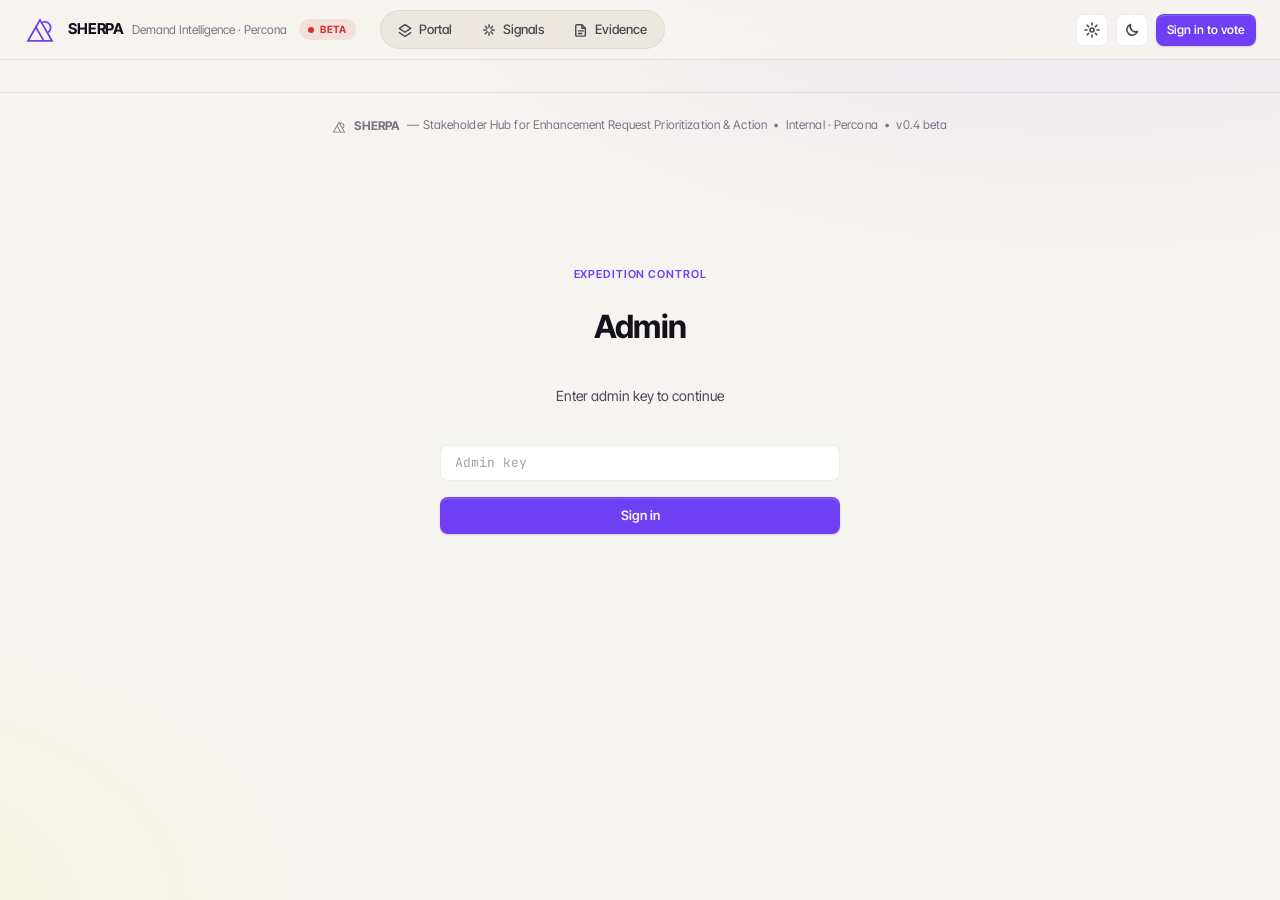
==== commit aaf2f69a: "Phase 2 visual redesign: page-level designs matching prototype Portal (index.html): - Added hero sec" ====
--- a/static/admin.html
+++ b/static/admin.html
@@ -11,106 +11,83 @@
 <link rel="stylesheet" href="/static/components.css">
 <link rel="stylesheet" href="/static/header.css">
 <style>
-
-.container { max-width: 1100px; margin: 0 auto; padding: 32px; }
-h1 { font-size: 24px; font-weight: 700; margin-bottom: 8px; }
-.subtitle { font-size: 14px; color: var(--text-secondary); margin-bottom: 24px; }
-
-.admin-auth { max-width: 400px; margin: 80px auto; text-align: center; }
-.admin-auth input {
-  width: 100%; padding: 10px 14px; border-radius: var(--radius-sm);
-  border: 1px solid var(--border); background: var(--bg-card);
-  color: var(--text-primary); font-family: 'JetBrains Mono', monospace;
-  font-size: 14px; margin: 16px 0; outline: none;
-}
-.admin-auth input:focus { border-color: var(--orange); }
-.admin-auth button {
-  padding: 10px 24px; border-radius: var(--radius-sm); border: none;
-  background: var(--orange); color: white; font-family: inherit;
-  font-size: 14px; font-weight: 600; cursor: pointer;
-}
-
-.tabs { display: flex; gap: 4px; margin-bottom: 24px; border-bottom: 1px solid var(--border); }
-.tab {
-  font-family: inherit; font-size: 13px; font-weight: 500; padding: 10px 18px;
-  border: none; background: transparent; color: var(--text-muted);
-  cursor: pointer; border-bottom: 2px solid transparent; margin-bottom: -1px;
-}
-.tab:hover { color: var(--text-secondary); }
-.tab.active { color: var(--orange); border-bottom-color: var(--orange); }
-
-table { width: 100%; border-collapse: collapse; font-size: 13px; }
-th {
-  text-align: left; padding: 10px 12px; font-size: 11px; font-weight: 600;
-  text-transform: uppercase; letter-spacing: 0.5px; color: var(--text-muted);
-  border-bottom: 1px solid var(--border);
-}
-td { padding: 10px 12px; border-bottom: 1px solid var(--border); color: var(--text-secondary); vertical-align: top; }
-tr:hover td { background: rgba(255,255,255,0.02); }
-.mono { font-family: 'JetBrains Mono', monospace; font-size: 12px; }
-.truncate { max-width: 180px; white-space: nowrap; overflow: hidden; text-overflow: ellipsis; }
-
-.pill { display: inline-block; font-size: 11px; font-weight: 500; padding: 2px 8px; border-radius: 100px; }
-.pill-critical { background: rgba(239,68,68,0.15); color: var(--red); }
-.pill-important { background: rgba(245,158,11,0.15); color: var(--amber); }
-.pill-nice_to_have { background: rgba(34,197,94,0.15); color: var(--green); }
-.pill-blocked { background: rgba(239,68,68,0.15); color: var(--red); }
-.pill-active { background: rgba(34,197,94,0.15); color: var(--green); }
-
-.action-btn {
-  font-family: inherit; font-size: 11px; padding: 4px 10px;
-  border-radius: 100px; border: 1px solid var(--border);
-  background: transparent; color: var(--text-muted); cursor: pointer;
-}
-.action-btn:hover { border-color: var(--red); color: var(--red); }
-.action-btn.unblock:hover { border-color: var(--green); color: var(--green); }
-
-.stats { display: flex; gap: 16px; margin-bottom: 24px; }
-.stat-card {
-  background: var(--bg-card); border: 1px solid var(--border);
-  border-radius: var(--radius-sm); padding: 16px 20px; flex: 1;
-}
-.stat-card .num { font-family: 'JetBrains Mono', monospace; font-size: 28px; font-weight: 700; color: var(--orange); }
-.stat-card .label { font-size: 12px; color: var(--text-muted); margin-top: 4px; }
-
-.empty { text-align: center; padding: 40px; color: var(--text-muted); }
-.back-link { display: inline-block; margin-bottom: 16px; color: var(--orange); font-size: 13px; text-decoration: none; }
-.back-link:hover { text-decoration: underline; }
+/* Admin auth screen */
+.admin-auth {
+  max-width: 400px;
+  margin: 80px auto;
+  text-align: center;
+}
+.admin-auth .input {
+  margin: 16px 0;
+  width: 100%;
+}
+.admin-auth .input input {
+  font-family: var(--font-mono);
+}
 
 /* Feature cards */
 .feature-card {
-  background: var(--bg-card); border: 1px solid var(--border);
-  border-radius: var(--radius); padding: 20px; margin-bottom: 14px;
-}
-.feature-card h3 { font-size: 15px; font-weight: 600; margin-bottom: 4px; }
-.feature-card .meta { font-size: 12px; color: var(--text-muted); margin-bottom: 12px; display: flex; gap: 12px; flex-wrap: wrap; align-items: center; }
-.feature-card .meta a { color: var(--accent); text-decoration: none; }
+  background: var(--bg-card);
+  border: 1px solid var(--border);
+  border-radius: var(--radius-lg);
+  padding: 20px;
+  margin-bottom: 14px;
+}
+.feature-card h3 {
+  font-size: 15px;
+  font-weight: 600;
+  margin-bottom: 4px;
+}
+.feature-card .meta {
+  font-size: 12px;
+  color: var(--text-muted);
+  margin-bottom: 12px;
+  display: flex;
+  gap: 12px;
+  flex-wrap: wrap;
+  align-items: center;
+}
+.feature-card .meta a { color: var(--brand-purple); text-decoration: none; }
 .feature-card .meta a:hover { text-decoration: underline; }
-.feature-card .desc-label { font-size: 11px; font-weight: 600; color: var(--text-muted); text-transform: uppercase; letter-spacing: 0.5px; margin-bottom: 6px; }
 .feature-card textarea {
-  width: 100%; min-height: 70px; padding: 10px 12px; border-radius: var(--radius-sm);
-  border: 1px solid var(--border); background: var(--bg-root); color: var(--text-primary);
-  font-family: inherit; font-size: 13px; resize: vertical; outline: none;
-}
-.feature-card textarea:focus { border-color: var(--orange); }
+  width: 100%;
+  min-height: 70px;
+  padding: 10px 12px;
+  border-radius: var(--radius-sm);
+  border: 1px solid var(--border);
+  background: var(--bg-input);
+  color: var(--text-primary);
+  font-family: inherit;
+  font-size: 13px;
+  resize: vertical;
+  outline: none;
+}
+.feature-card textarea:focus { border-color: var(--brand-purple); box-shadow: var(--shadow-glow-purple); }
 .feature-card .btn-row { display: flex; gap: 8px; margin-top: 8px; align-items: center; }
-.feature-card .btn-gen, .feature-card .btn-save {
-  font-family: inherit; font-size: 12px; font-weight: 500; padding: 6px 14px;
-  border-radius: 100px; cursor: pointer; transition: all 0.15s;
-}
-.feature-card .btn-gen {
-  border: 1px solid var(--border); background: transparent; color: var(--text-secondary);
-}
-.feature-card .btn-gen:hover { border-color: var(--accent); color: var(--accent); }
-.feature-card .btn-save {
-  border: 1px solid var(--brand-purple); background: var(--tint-purple); color: var(--brand-purple);
-}
-.feature-card .btn-save:hover { background: color-mix(in oklab, var(--brand-purple) 16%, transparent); }
-.feature-card .btn-save:disabled, .feature-card .btn-gen:disabled { opacity: 0.5; cursor: not-allowed; }
 .feature-card .status-msg { font-size: 12px; margin-left: 8px; display: none; align-items: center; }
 .feature-card .status-msg.ok { color: var(--green); }
 .feature-card .status-msg.err { color: var(--red); }
-.no-desc { color: var(--amber); font-size: 12px; padding: 2px 8px; background: rgba(245,158,11,0.1); border-radius: 100px; }
+.no-desc {
+  color: var(--amber);
+  font-size: 12px;
+  padding: 2px 8px;
+  background: var(--tint-amber);
+  border-radius: var(--radius-pill);
+}
+
+/* Table pills */
+.pill {
+  display: inline-block;
+  font-size: 11px;
+  font-weight: 600;
+  padding: 3px 9px;
+  border-radius: var(--radius-pill);
+}
+.pill-blocked { background: var(--tint-red); color: var(--red); }
+.pill-active { background: var(--tint-green); color: var(--green); }
+.pill-critical { background: var(--tint-red); color: var(--red); }
+.pill-important { background: var(--tint-amber); color: var(--amber); }
+.pill-nice_to_have { background: var(--tint-green); color: var(--green); }
 </style>
 <script>
 (function(){var s=document.createElement('script');s.src='/rybbit/script.js';s.defer=true;
@@ -119,40 +96,46 @@
 </script>
 </head>
 <body>
-<script>
-// Theme initialization (matches header.js logic)
-(function(){var s=localStorage.getItem('sherpa-theme');if(s){document.documentElement.setAttribute('data-theme',s)}else{document.documentElement.setAttribute('data-theme',window.matchMedia('(prefers-color-scheme:dark)').matches?'dark':'light')}})();
-</script>
-
-<div class="container">
-  <div style="display:flex;gap:4px;margin-bottom:20px">
-    <a href="/signals" style="font-size:13px;font-weight:500;padding:6px 14px;border-radius:100px;color:var(--text-secondary);text-decoration:none">Signals</a>
-    <a href="/evidence" style="font-size:13px;font-weight:500;padding:6px 14px;border-radius:100px;color:var(--text-secondary);text-decoration:none">Evidence</a>
-    <a href="/portal" style="font-size:13px;font-weight:500;padding:6px 14px;border-radius:100px;color:var(--text-secondary);text-decoration:none">Portal</a>
-    <a href="/admin" style="font-size:13px;font-weight:500;padding:6px 14px;border-radius:100px;color:var(--brand-purple);background:var(--tint-purple);text-decoration:none">Admin</a>
-  </div>
-
+<script src="/static/header.js"></script>
+
+<main class="page page--wide">
+  <!-- Auth screen -->
   <div id="authScreen" class="admin-auth">
-    <h1>SHERPA Admin</h1>
-    <p class="subtitle">Enter admin key to continue</p>
-    <input type="password" id="adminKeyInput" placeholder="Admin key" onkeydown="if(event.key==='Enter')adminLogin()">
-    <button onclick="adminLogin()">Sign in</button>
+    <div class="page-head" style="justify-content:center">
+      <div class="page-head__title" style="align-items:center;text-align:center">
+        <span class="t-eyebrow" style="color:var(--brand-purple)">Expedition control</span>
+        <h1 class="t-display">Admin</h1>
+        <p class="t-body">Enter admin key to continue</p>
+      </div>
+    </div>
+    <div class="input" style="margin:16px 0">
+      <input type="password" id="adminKeyInput" placeholder="Admin key" style="font-family:var(--font-mono)" onkeydown="if(event.key==='Enter')adminLogin()">
+    </div>
+    <button class="btn btn--primary" onclick="adminLogin()" style="width:100%">Sign in</button>
     <p id="adminError" style="color:var(--red);font-size:13px;margin-top:8px;display:none"></p>
   </div>
 
+  <!-- Dashboard -->
   <div id="dashboard" style="display:none">
-    <h1>SHERPA Admin</h1>
-    <p class="subtitle">Manage votes, comments, and voters</p>
-    <div class="stats" id="stats"></div>
-    <div class="tabs">
-      <button class="tab active" data-tab="features" onclick="switchTab('features', this)">Features</button>
-      <button class="tab" data-tab="voters" onclick="switchTab('voters', this)">Voters</button>
-      <button class="tab" data-tab="votes" onclick="switchTab('votes', this)">Votes</button>
-      <button class="tab" data-tab="comments" onclick="switchTab('comments', this)">Comments</button>
+    <div class="page-head">
+      <div class="page-head__title">
+        <span class="t-eyebrow" style="color:var(--brand-purple)">Expedition control</span>
+        <h1 class="t-display">Admin</h1>
+      </div>
     </div>
+
+    <div class="stat-grid" id="stats" style="margin-bottom:24px"></div>
+
+    <div class="seg" style="margin-bottom:18px">
+      <button class="seg__btn" data-active="true" data-tab="features" onclick="switchTab('features', this)">Features</button>
+      <button class="seg__btn" data-tab="voters" onclick="switchTab('voters', this)">Voters</button>
+      <button class="seg__btn" data-tab="votes" onclick="switchTab('votes', this)">Votes</button>
+      <button class="seg__btn" data-tab="comments" onclick="switchTab('comments', this)">Comments</button>
+    </div>
+
     <div id="tabContent"></div>
   </div>
-</div>
+</main>
 
 <script>
 let adminKey = '';
@@ -160,9 +143,9 @@
 
 async function adminLogin() {
   adminKey = document.getElementById('adminKeyInput').value;
-  const err = document.getElementById('adminError');
+  var err = document.getElementById('adminError');
   try {
-    const resp = await fetch('/api/admin/voters', { headers: adminHeaders() });
+    var resp = await fetch('/api/admin/voters', { headers: adminHeaders() });
     if (resp.status === 401) { err.textContent = 'Invalid admin key'; err.style.display = ''; return; }
     document.getElementById('authScreen').style.display = 'none';
     document.getElementById('dashboard').style.display = '';
@@ -171,11 +154,11 @@
   } catch (e) { err.textContent = 'Connection error'; err.style.display = ''; }
 }
 
-const savedKey = sessionStorage.getItem('admin_key');
+var savedKey = sessionStorage.getItem('admin_key');
 if (savedKey) { adminKey = savedKey; adminLogin(); }
 
 async function loadDashboard() {
-  const [voters, votes, comments, features] = await Promise.all([
+  var [voters, votes, comments, features] = await Promise.all([
     fetch('/api/admin/voters', { headers: adminHeaders() }).then(r => r.json()),
     fetch('/api/admin/votes', { headers: adminHeaders() }).then(r => r.json()),
     fetch('/api/admin/comments', { headers: adminHeaders() }).then(r => r.json()),
@@ -183,18 +166,18 @@
   ]);
   window._voters = voters; window._votes = votes; window._comments = comments; window._features = features;
 
-  document.getElementById('stats').innerHTML = `
-    <div class="stat-card"><div class="num">${features.length}</div><div class="label">Features</div></div>
-    <div class="stat-card"><div class="num">${voters.length}</div><div class="label">Voters</div></div>
-    <div class="stat-card"><div class="num">${votes.length}</div><div class="label">Votes</div></div>
-    <div class="stat-card"><div class="num">${comments.length}</div><div class="label">Comments</div></div>`;
-  switchTab('features', document.querySelector('.tab.active'));
+  document.getElementById('stats').innerHTML =
+    '<div class="stat"><span class="stat__label">Features</span><span class="stat__value">' + features.length + '</span></div>' +
+    '<div class="stat"><span class="stat__label">Voters</span><span class="stat__value">' + voters.length + '</span></div>' +
+    '<div class="stat"><span class="stat__label">Votes</span><span class="stat__value">' + votes.length + '</span></div>' +
+    '<div class="stat"><span class="stat__label">Comments</span><span class="stat__value">' + comments.length + '</span></div>';
+  switchTab('features', document.querySelector('.seg__btn[data-active="true"]'));
 }
 
 function switchTab(tab, btn) {
-  document.querySelectorAll('.tab').forEach(t => t.classList.remove('active'));
-  btn.classList.add('active');
-  const content = document.getElementById('tabContent');
+  document.querySelectorAll('.seg__btn[data-tab]').forEach(t => t.setAttribute('data-active', 'false'));
+  btn.setAttribute('data-active', 'true');
+  var content = document.getElementById('tabContent');
   if (tab === 'features') renderFeatures(content);
   else if (tab === 'voters') renderVoters(content);
   else if (tab === 'votes') renderVotes(content);
@@ -202,110 +185,121 @@
 }
 
 function renderVoters(el) {
-  const data = window._voters || [];
-  if (!data.length) { el.innerHTML = '<div class="empty">No voters yet</div>'; return; }
-  el.innerHTML = `<table>
-    <tr><th>Email</th><th>Name</th><th>Votes</th><th>Comments</th><th>Status</th><th>Last Active</th><th></th></tr>
-    ${data.map(v => `<tr>
-      <td class="mono">${esc(v.email)}</td>
-      <td>${esc(v.display_name || '—')}</td>
-      <td>${v.vote_count}</td>
-      <td>${v.comment_count}</td>
-      <td>${v.is_blocked ? '<span class="pill pill-blocked">Blocked</span>' : '<span class="pill pill-active">Active</span>'}</td>
-      <td class="mono">${v.last_active_at ? new Date(v.last_active_at * 1000).toLocaleDateString() : '—'}</td>
-      <td>${v.is_blocked
-        ? `<button class="action-btn unblock" onclick="toggleBlock(${v.id}, false)">Unblock</button>`
-        : `<button class="action-btn" onclick="toggleBlock(${v.id}, true)">Block</button>`}</td>
-    </tr>`).join('')}</table>`;
+  var data = window._voters || [];
+  if (!data.length) { el.innerHTML = '<div class="surface" style="padding:40px;text-align:center;color:var(--text-muted)">No voters yet</div>'; return; }
+  el.innerHTML = '<div class="table-wrap"><table class="table">' +
+    '<thead><tr><th>Email</th><th>Name</th><th style="width:80px">Votes</th><th style="width:100px">Comments</th><th style="width:90px">Status</th><th style="width:120px">Last Active</th><th style="width:90px"></th></tr></thead>' +
+    '<tbody>' + data.map(function(v) {
+      var initials = (v.display_name || v.email || '?').split(/\s+/).map(w => w[0]).join('').substring(0, 2).toUpperCase();
+      return '<tr>' +
+        '<td><div style="display:flex;align-items:center;gap:10px"><span class="user-pill__avatar">' + esc(initials) + '</span>' +
+          '<span style="font-family:var(--font-mono);font-size:12px">' + esc(v.email) + '</span></div></td>' +
+        '<td>' + esc(v.display_name || '—') + '</td>' +
+        '<td><span class="t-mono" style="font-weight:600">' + v.vote_count + '</span></td>' +
+        '<td><span class="t-mono">' + v.comment_count + '</span></td>' +
+        '<td>' + (v.is_blocked ? '<span class="pill pill-blocked">Blocked</span>' : '<span class="pill pill-active">Active</span>') + '</td>' +
+        '<td style="font-size:12px;color:var(--text-muted)">' + (v.last_active_at ? new Date(v.last_active_at * 1000).toLocaleDateString() : '—') + '</td>' +
+        '<td>' + (v.is_blocked
+          ? '<button class="btn btn--subtle btn--sm" onclick="toggleBlock(' + v.id + ', false)">Unblock</button>'
+          : '<button class="btn btn--subtle btn--sm" onclick="toggleBlock(' + v.id + ', true)">Block</button>') + '</td>' +
+      '</tr>';
+    }).join('') + '</tbody></table></div>';
 }
 
 function renderVotes(el) {
-  const data = window._votes || [];
-  if (!data.length) { el.innerHTML = '<div class="empty">No votes yet</div>'; return; }
-  el.innerHTML = `<table>
-    <tr><th>Email</th><th>Feature ID</th><th>Importance</th><th>Customer</th><th>Date</th><th></th></tr>
-    ${data.map(v => `<tr>
-      <td class="mono">${esc(v.email)}</td>
-      <td class="mono truncate" title="${v.feature_id}">${v.feature_id.slice(0, 8)}…</td>
-      <td><span class="pill pill-${v.importance}">${v.importance.replace('_', ' ')}</span></td>
-      <td>${esc(v.customer_name || '—')}</td>
-      <td class="mono">${new Date(v.created_at * 1000).toLocaleDateString()}</td>
-      <td><button class="action-btn" onclick="deleteVote(${v.vote_id})">Remove</button></td>
-    </tr>`).join('')}</table>`;
+  var data = window._votes || [];
+  if (!data.length) { el.innerHTML = '<div class="surface" style="padding:40px;text-align:center;color:var(--text-muted)">No votes yet</div>'; return; }
+  el.innerHTML = '<div class="table-wrap"><table class="table">' +
+    '<thead><tr><th>Email</th><th>Feature ID</th><th>Importance</th><th>Customer</th><th>Date</th><th style="width:90px"></th></tr></thead>' +
+    '<tbody>' + data.map(function(v) {
+      return '<tr>' +
+        '<td style="font-family:var(--font-mono);font-size:12px">' + esc(v.email) + '</td>' +
+        '<td style="font-family:var(--font-mono);font-size:12px;max-width:180px;overflow:hidden;text-overflow:ellipsis;white-space:nowrap" title="' + v.feature_id + '">' + v.feature_id.slice(0, 8) + '...</td>' +
+        '<td><span class="pill pill-' + v.importance + '">' + v.importance.replace('_', ' ') + '</span></td>' +
+        '<td>' + esc(v.customer_name || '—') + '</td>' +
+        '<td style="font-size:12px;color:var(--text-muted)">' + new Date(v.created_at * 1000).toLocaleDateString() + '</td>' +
+        '<td><button class="btn btn--subtle btn--sm" onclick="deleteVote(' + v.vote_id + ')">Remove</button></td>' +
+      '</tr>';
+    }).join('') + '</tbody></table></div>';
 }
 
 function renderComments(el) {
-  const data = window._comments || [];
-  if (!data.length) { el.innerHTML = '<div class="empty">No comments yet</div>'; return; }
-  el.innerHTML = `<table>
-    <tr><th>Email</th><th>Comment</th><th>Status</th><th>Date</th><th></th></tr>
-    ${data.map(c => `<tr>
-      <td class="mono">${esc(c.email)}</td>
-      <td style="max-width:400px">${esc(c.body)}</td>
-      <td>${c.is_removed ? '<span class="pill pill-blocked">Removed</span>' : '<span class="pill pill-active">Visible</span>'}</td>
-      <td class="mono">${new Date(c.created_at * 1000).toLocaleDateString()}</td>
-      <td>${!c.is_removed ? `<button class="action-btn" onclick="deleteComment(${c.id})">Remove</button>` : ''}</td>
-    </tr>`).join('')}</table>`;
+  var data = window._comments || [];
+  if (!data.length) { el.innerHTML = '<div class="surface" style="padding:40px;text-align:center;color:var(--text-muted)">No comments yet</div>'; return; }
+  el.innerHTML = '<div class="table-wrap"><table class="table">' +
+    '<thead><tr><th>Email</th><th>Comment</th><th style="width:90px">Status</th><th style="width:110px">Date</th><th style="width:90px"></th></tr></thead>' +
+    '<tbody>' + data.map(function(c) {
+      return '<tr>' +
+        '<td style="font-family:var(--font-mono);font-size:12px">' + esc(c.email) + '</td>' +
+        '<td style="max-width:400px">' + esc(c.body) + '</td>' +
+        '<td>' + (c.is_removed ? '<span class="pill pill-blocked">Removed</span>' : '<span class="pill pill-active">Visible</span>') + '</td>' +
+        '<td style="font-size:12px;color:var(--text-muted)">' + new Date(c.created_at * 1000).toLocaleDateString() + '</td>' +
+        '<td>' + (!c.is_removed ? '<button class="btn btn--subtle btn--sm" onclick="deleteComment(' + c.id + ')">Remove</button>' : '') + '</td>' +
+      '</tr>';
+    }).join('') + '</tbody></table></div>';
 }
 
 async function deleteVote(id) {
   if (!confirm('Remove this vote?')) return;
-  await fetch(`/api/admin/vote/${id}`, { method: 'DELETE', headers: adminHeaders() });
+  await fetch('/api/admin/vote/' + id, { method: 'DELETE', headers: adminHeaders() });
   loadDashboard();
 }
 async function deleteComment(id) {
   if (!confirm('Remove this comment?')) return;
-  await fetch(`/api/admin/comment/${id}`, { method: 'DELETE', headers: adminHeaders() });
+  await fetch('/api/admin/comment/' + id, { method: 'DELETE', headers: adminHeaders() });
   loadDashboard();
 }
 async function toggleBlock(voterId, block) {
   if (!confirm(block ? 'Block this voter? All votes & comments removed.' : 'Unblock this voter?')) return;
-  await fetch(`/api/admin/voter/${voterId}/block`, { method: 'POST', headers: adminHeaders(), body: JSON.stringify({ block }) });
+  await fetch('/api/admin/voter/' + voterId + '/block', { method: 'POST', headers: adminHeaders(), body: JSON.stringify({ block: block }) });
   loadDashboard();
 }
 
 function renderFeatures(el) {
-  const data = window._features || [];
-  if (!data.length) { el.innerHTML = '<div class="empty">No features found</div>'; return; }
-  el.innerHTML = data.map(f => {
-    const techBadges = f.db_tech.map(t => `<span style="color:var(--text-muted)">${esc(t)}</span>`).join(' · ');
-    const hasDesc = !!f.description;
-    return `
-    <div class="feature-card" id="fc-${f.id}">
-      <h3>${esc(f.name)}</h3>
-      <div class="meta">
-        ${techBadges ? `<span>${techBadges}</span>` : ''}
-        <span>${f.votes} vote${f.votes !== 1 ? 's' : ''}</span>
-        <span>${f.comment_count} comment${f.comment_count !== 1 ? 's' : ''}</span>
-        ${!hasDesc ? '<span class="no-desc">No description</span>' : ''}
-        <a href="${f.notion_url}" target="_blank" rel="noopener">View in Notion ↗</a>
-      </div>
-      <div class="desc-label">SHERPA Description</div>
-      <textarea id="desc-${f.id}" placeholder="Click Generate to create a description from the Notion page content…">${esc(f.description)}</textarea>
-      <div class="btn-row">
-        <button class="btn-gen" onclick="generateDesc('${f.id}')" id="gen-${f.id}">✨ Generate from Notion</button>
-        <button class="btn-save" onclick="saveDesc('${f.id}')" id="save-${f.id}">Save</button>
-        <span class="status-msg ok" id="msg-${f.id}">✓ Saved</span>
-        <span class="status-msg err" id="err-${f.id}"></span>
-      </div>
-    </div>`;
+  var data = window._features || [];
+  if (!data.length) { el.innerHTML = '<div class="surface" style="padding:40px;text-align:center;color:var(--text-muted)">No features found</div>'; return; }
+  el.innerHTML = data.map(function(f) {
+    var techBadges = f.db_tech.map(function(t) {
+      var tc = TECH_COLORS[t] || { color: 'var(--brand-purple)', tint: 'rgba(110,63,243,0.10)' };
+      return '<span class="tech-badge" style="--_color:' + tc.color + '; --_tint:' + tc.tint + '">' +
+        '<svg viewBox="0 0 12 11" fill="none" class="tech-badge__tri"><path d="M6 1.2 11.2 9.8 H0.8 Z" stroke="' + tc.color + '" stroke-width="1.4" stroke-linejoin="round" fill="' + tc.color + '" fill-opacity="0.18"/></svg>' +
+        t + '</span>';
+    }).join('');
+    var hasDesc = !!f.description;
+    return '<div class="feature-card" id="fc-' + f.id + '">' +
+      '<h3>' + esc(f.name) + '</h3>' +
+      '<div class="meta">' +
+        (techBadges ? '<span>' + techBadges + '</span>' : '') +
+        '<span>' + f.votes + ' vote' + (f.votes !== 1 ? 's' : '') + '</span>' +
+        '<span>' + f.comment_count + ' comment' + (f.comment_count !== 1 ? 's' : '') + '</span>' +
+        (!hasDesc ? '<span class="no-desc">No description</span>' : '') +
+      '</div>' +
+      '<div class="t-eyebrow" style="margin-bottom:6px">SHERPA Description</div>' +
+      '<textarea id="desc-' + f.id + '" placeholder="Click Generate to create a description from the Notion page content...">' + esc(f.description) + '</textarea>' +
+      '<div class="btn-row">' +
+        '<button class="btn btn--ghost btn--sm" onclick="generateDesc(\'' + f.id + '\')" id="gen-' + f.id + '">Generate from Notion</button>' +
+        '<button class="btn btn--primary btn--sm" onclick="saveDesc(\'' + f.id + '\')" id="save-' + f.id + '">Save</button>' +
+        '<span class="status-msg ok" id="msg-' + f.id + '">Saved</span>' +
+        '<span class="status-msg err" id="err-' + f.id + '"></span>' +
+      '</div>' +
+    '</div>';
   }).join('');
 }
 
 async function generateDesc(featureId) {
-  const feature = (window._features || []).find(f => f.id === featureId);
+  var feature = (window._features || []).find(f => f.id === featureId);
   if (!feature) return;
-  const btn = document.getElementById('gen-' + featureId);
-  const textarea = document.getElementById('desc-' + featureId);
-  const errMsg = document.getElementById('err-' + featureId);
+  var btn = document.getElementById('gen-' + featureId);
+  var textarea = document.getElementById('desc-' + featureId);
+  var errMsg = document.getElementById('err-' + featureId);
   errMsg.style.display = 'none';
-  btn.disabled = true; btn.textContent = '⏳ Reading Notion page…';
+  btn.disabled = true; btn.textContent = 'Reading Notion page...';
   try {
-    const resp = await fetch('/api/admin/generate-description/' + featureId, {
+    var resp = await fetch('/api/admin/generate-description/' + featureId, {
       method: 'POST', headers: adminHeaders(),
       body: JSON.stringify({ name: feature.name }),
     });
-    const data = await resp.json();
+    var data = await resp.json();
     if (data.description) {
       textarea.value = data.description;
     } else if (data.error) {
@@ -314,28 +308,28 @@
   } catch (e) {
     errMsg.textContent = 'Error: ' + e.message; errMsg.style.display = 'inline-flex';
   }
-  btn.disabled = false; btn.textContent = '✨ Generate from Notion';
+  btn.disabled = false; btn.textContent = 'Generate from Notion';
 }
 
 async function saveDesc(featureId) {
-  const textarea = document.getElementById('desc-' + featureId);
-  const btn = document.getElementById('save-' + featureId);
-  const msg = document.getElementById('msg-' + featureId);
-  const errMsg = document.getElementById('err-' + featureId);
-  const description = textarea.value.trim();
+  var textarea = document.getElementById('desc-' + featureId);
+  var btn = document.getElementById('save-' + featureId);
+  var msg = document.getElementById('msg-' + featureId);
+  var errMsg = document.getElementById('err-' + featureId);
+  var description = textarea.value.trim();
   if (!description) { alert('Description cannot be empty'); return; }
   btn.disabled = true; errMsg.style.display = 'none'; msg.style.display = 'none';
   try {
-    const resp = await fetch('/api/admin/save-description/' + featureId, {
+    var resp = await fetch('/api/admin/save-description/' + featureId, {
       method: 'POST', headers: adminHeaders(),
-      body: JSON.stringify({ description }),
+      body: JSON.stringify({ description: description }),
     });
-    const data = await resp.json();
+    var data = await resp.json();
     if (data.ok) {
-      const f = (window._features || []).find(f => f.id === featureId);
+      var f = (window._features || []).find(f => f.id === featureId);
       if (f) f.description = description;
       msg.style.display = 'inline-flex';
-      setTimeout(() => { msg.style.display = 'none'; }, 3000);
+      setTimeout(function() { msg.style.display = 'none'; }, 3000);
     } else {
       errMsg.textContent = data.error || 'Save failed'; errMsg.style.display = 'inline-flex';
     }
@@ -345,7 +339,7 @@
   btn.disabled = false;
 }
 
-function esc(s) { const d = document.createElement('div'); d.textContent = s || ''; return d.innerHTML; }
+function esc(s) { var d = document.createElement('div'); d.textContent = s || ''; return d.innerHTML; }
 </script>
 </body>
 </html>
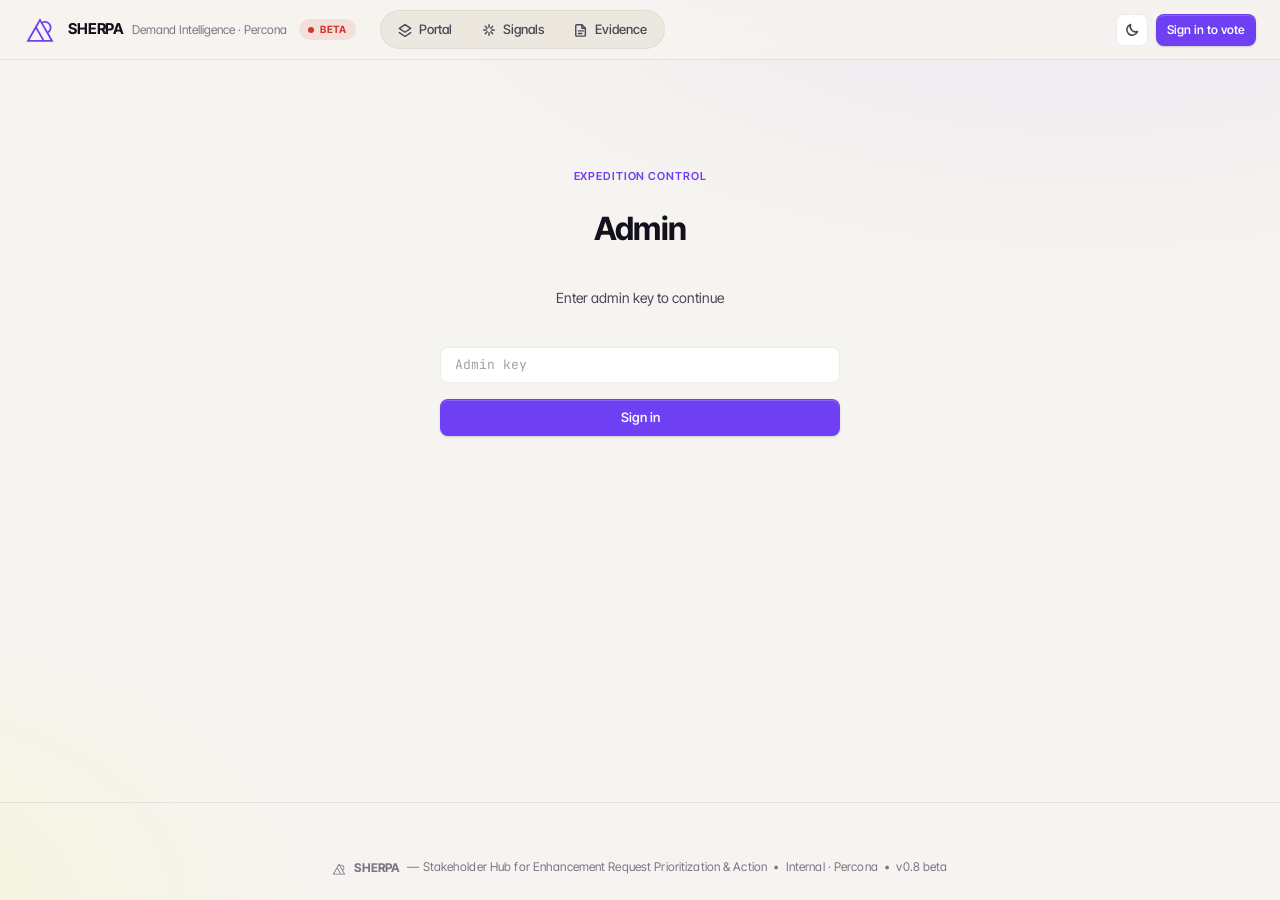
==== commit e8505382: "Add Percona purple SVG favicon, replace old orange PNG Co-Authored-By: Claude Opus 4.6 (1M context) " ====
--- a/static/admin.html
+++ b/static/admin.html
@@ -4,7 +4,7 @@
 <meta charset="UTF-8">
 <meta name="viewport" content="width=device-width, initial-scale=1.0">
 <title>SHERPA Admin</title>
-<link rel="icon" type="image/png" href="/static/favicon.png">
+<link rel="icon" type="image/svg+xml" href="/static/favicon.svg"><link rel="icon" type="image/png" href="/static/favicon.png">
 <link rel="preconnect" href="https://fonts.googleapis.com">
 <link href="https://fonts.googleapis.com/css2?family=Inter+Tight:ital,wght@0,300..800;1,300..800&family=JetBrains+Mono:wght@400;500;600&display=swap" rel="stylesheet">
 <link rel="stylesheet" href="/static/tokens.css">
--- a/static/tokens.css
+++ b/static/tokens.css
@@ -194,6 +194,8 @@
 
 body {
   min-height: 100vh;
+  display: flex;
+  flex-direction: column;
   font-size: 14px;
   line-height: 1.5;
   background-image:
--- a/static/header.css
+++ b/static/header.css
@@ -282,13 +282,32 @@
 .sign-in-btn:hover { background: color-mix(in oklab, var(--brand-purple) 16%, transparent); }
 .sign-out-btn:hover { border-color: var(--red); color: var(--red); }
 
+/* User popover */
+.user-popover {
+  display: none;
+  position: absolute;
+  top: calc(100% + 8px);
+  right: 0;
+  background: var(--bg-elevated);
+  border: 1px solid var(--border);
+  border-radius: var(--radius-sm);
+  padding: 14px 18px;
+  box-shadow: var(--shadow-md);
+  min-width: 200px;
+  z-index: 100;
+  text-align: left;
+  cursor: default;
+}
+.user-popover.open { display: block; }
+
 /* App footer */
 .app-footer {
   border-top: 1px solid var(--border);
   color: var(--text-muted);
   font-size: 12px;
   letter-spacing: 0.01em;
-  margin-top: 32px;
+  margin-top: auto;
+  padding-top: 32px;
 }
 .app-footer__inner {
   padding: 22px 24px;
